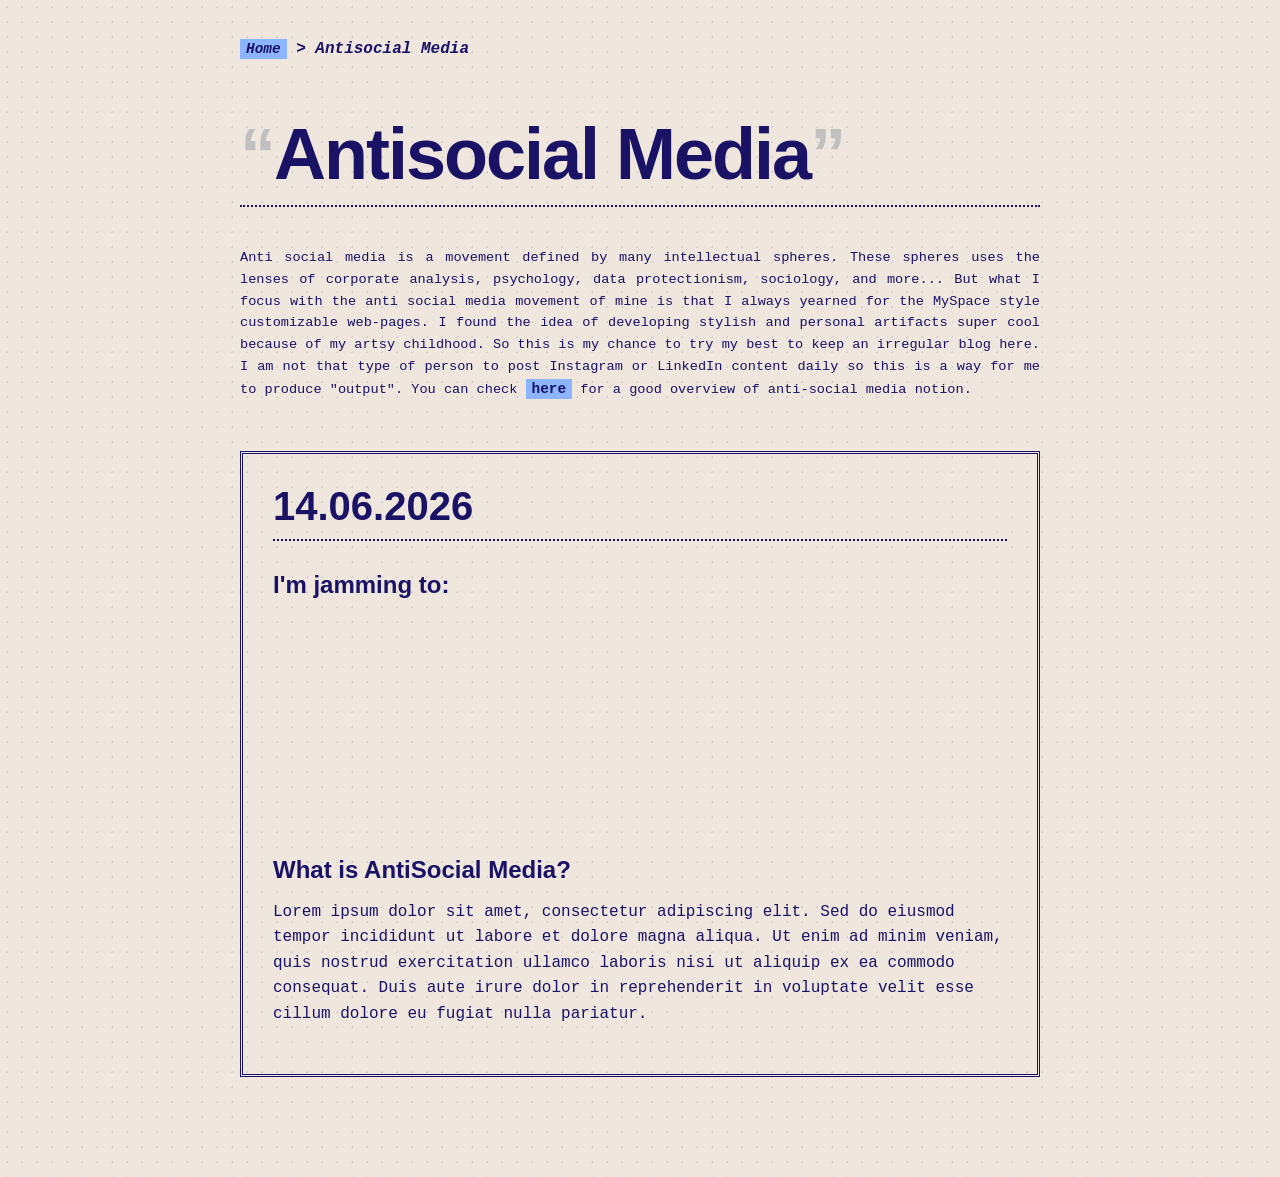
==== antisocial.html @ 8d51a9a7 "Update link in anti social media introduction" ====
<!DOCTYPE html>
<html>
<head>
  <meta charset="UTF-8">
  <meta name="viewport" content="width=device-width, initial-scale=1.0">
  <title>Antisocial Media - Suay</title>
  
  <link rel="icon" type="image/png" href="favicon.png">
  <link href="main.css?v=7" rel="stylesheet" type="text/css" media="all">

  <!-- Google tag (gtag.js) -->
<script async src="https://www.googletagmanager.com/gtag/js?id=G-NCJQ44WMD5"></script>
<script>
  window.dataLayer = window.dataLayer || [];
  function gtag(){dataLayer.push(arguments);}
  gtag('js', new Date());

  gtag('config', 'G-NCJQ44WMD5');
</script>
</head>
<body>

  <div class="asm-container">
    
    <div class="asm-nav">
      <div>
        <a href="index.html" class="cyan-tag">Home</a> <span class="blue-text">> Antisocial Media</span>
      </div>
     
    </div>

    <div class="asm-header">
      <h1 class="asm-title"><span class="asm-quote">“</span>Antisocial Media<span class="asm-quote">”</span></h1>
    </div>

    <!-- SQUARED INTRO PARAGRAPH -->
    <p class="asm-intro">
      Anti social media is a movement defined by many intellectual spheres. These spheres uses the lenses of corporate analysis, psychology, data protectionism, sociology, and more... But what I focus with the anti social media movement of mine is that I always yearned for the MySpace style customizable web-pages. I found the idea of developing stylish and personal artifacts super cool because of my artsy childhood. So this is my chance to try my best to keep an irregular blog here. I am not that type of person to post Instagram or LinkedIn content daily so this is a way for me to produce "output". You can check <a href="https://americanaffairsjournal.org/2023/05/anti-social-media-a-modest-proposal-for-significant-restraint/" class="cyan-tag">here</a> for a good overview of anti-social media notion.
    </p>
    
    <article class="feed-card">
      
      <div class="feed-header">
        <h2 class="feed-date">14.06.2026</h2>
      </div>

      <h3 class="feed-heading">I'm jamming to:</h3>

      <iframe class="spotify-embed" data-testid style="border-radius:12px; margin-bottom: 10px;" src="https://open.spotify.com/embed/track/5ruzrDWcT0vuJIOMW7gMnW?utm_source=generator&si=d12240682db648fe" height="100" frameBorder="0" allowfullscreen="" allow="autoplay; clipboard-write; encrypted-media; fullscreen; picture-in-picture" loading="lazy"></iframe>
      <iframe class="spotify-embed" data-testid style="border-radius:12px; margin-bottom: 15px;" src="https://open.spotify.com/embed/track/3NbWCubLA4sbXadaaUWf70?utm_source=generator" height="102" frameBorder="0" allowfullscreen="" allow="autoplay; clipboard-write; encrypted-media; fullscreen; picture-in-picture" loading="lazy"></iframe>
      
      <h3 class="feed-heading">What is AntiSocial Media?</h3>
      <p class="feed-text">
        Lorem ipsum dolor sit amet, consectetur adipiscing elit. Sed do eiusmod tempor incididunt ut labore et dolore magna aliqua. Ut enim ad minim veniam, quis nostrud exercitation ullamco laboris nisi ut aliquip ex ea commodo consequat. Duis aute irure dolor in reprehenderit in voluptate velit esse cillum dolore eu fugiat nulla pariatur.
      </p>
      
    </article>

  </div>

</body>
</html>
---- main.css ----
body {
  background-color: #EFE6DE;
  background-image: radial-gradient(#d0d0d0 1px, transparent 1px);
  background-size: 15px 15px; 
  margin: 0;
  font-family: "Courier New", Courier, monospace; 
  color: #191265;
}

.main-container {
  display: flex;
  gap: 80px;
  max-width: 1000px;
  width: 90%;
  margin: 10vh auto 15vh auto; 
  align-items: center;
}

.graphic-column {
  flex: 1;
  display: flex;
  justify-content: flex-end;
  min-width: 0; 
}

.hero-image {
  width: 100%; 
  max-width: 450px; 
  height: auto; 
  border: 2px solid #191265; 
  margin-right: 25px; 
}

.text-column {
  flex: 1;
  display: flex;
  flex-direction: column;
  align-items: flex-start;
}

.welcome {
  text-transform: uppercase;
  font-size: 1.2rem;
  margin-bottom: 5px;
  letter-spacing: 1px;
}

.welcome em {
  text-transform: lowercase;
  font-style: italic;
}

.title-wrapper {
  display: flex;
  flex-direction: column;
  align-items: flex-start;
}

.title-top {
  background-color: #191265;
  color: #ffffff;
  font-family: Helvetica, sans-serif;
  font-weight: bold;
  font-size: 4rem;
  margin: 0;
  padding: 5px 20px;
  line-height: 1.1;
  letter-spacing: -2px;
}

.title-bottom {
  background-color: #f0f0f0;
  color: #191265;
  font-family: Helvetica, sans-serif;
  font-weight: bold;
  font-size: 4rem;
  margin: 0;
  padding: 5px 20px;
  line-height: 1.1;
  letter-spacing: -2px;
}

.bio {
  font-size: 0.95rem;
  line-height: 1.6;
  max-width: 450px;
  margin-top: 30px;
}

.highlight {
  background-color: #8CB4FF;
  color: #191265;
  text-decoration: none;
  padding: 0 4px;
  font-weight: bold;
}

.highlight:hover {
  background-color: #191265;
  color: #8CB4FF;
}

@media (max-width: 900px) {
  .main-container {
    flex-direction: column; 
    width: 100%;
    padding: 25px; 
    box-sizing: border-box; 
    margin-top: 20px;
    gap: 30px;
  }

  .graphic-column {
    order: -1;
    width: 100%;
    display: flex;
    justify-content: center;
  }

  .hero-image {
    width: 100%; 
    max-width: 400px; 
    min-height: 250px;
    margin-right: 0;
  }

  .text-column {
    order: 2; 
    width: 100%;
    align-items: flex-start;
  }

  .welcome {
    font-size: 1.5rem; 
    margin-bottom: 10px;
  }

  .title-top, 
  .title-bottom {
    font-size: 3.1rem; 
    padding: 8px 18px; 
    line-height: 1.1;
  }

  .bio {
    font-size: 1.15rem; 
    line-height: 1.8;
    max-width: 100%; 
    margin-top: 25px;
  }
}

/* --- SCROLL FEED STYLES --- */

.scroll-container {
  max-width: 800px;
  margin: 0 auto 100px auto; 
  padding: 0 20px;
}

.section-title {
  font-family: Helvetica, sans-serif;
  font-weight: bold;
  font-size: 3rem;
  color: #191265;
  border-bottom: 2px dotted #191265; 
  padding-bottom: 10px;
  margin-bottom: 40px;
}

.feed-card {
  border: 3px double #191265; 
  padding: 30px;
  margin-bottom: 40px;
  background-color: transparent; 
}

.feed-header {
  display: flex;
  justify-content: space-between;
  align-items: baseline;
  border-bottom: 2px dotted #191265;
  padding-bottom: 10px;
  margin-top: 0;
  margin-bottom: 30px;
}

.feed-date {
  font-family: Helvetica, sans-serif;
  font-weight: bold;
  font-size: 2.5rem;
  color: #191265;
  margin: 0;
}

.feed-heading {
  font-family: Helvetica, sans-serif;
  font-weight: bold;
  font-size: 1.5rem;
  color: #191265;
  margin-top: 30px;
  margin-bottom: 15px;
}

.feed-text {
  line-height: 1.6;
  font-size: 1rem;
  color: #191265; 
}

.cyan-tag {
  background-color: #8CB4FF;
  color: #191265;
  padding: 2px 6px;
  font-weight: bold;
  text-decoration: none;
  font-size: 0.9rem;
}

.cyan-tag:hover {
  background-color: #191265;
  color: #8CB4FF;
}

/* --- ANTISOCIAL MEDIA BLOG STYLES --- */

.asm-container {
  max-width: 800px;
  margin: 40px auto 100px auto;
  padding: 0 20px;
}

.asm-nav {
  display: flex;
  justify-content: space-between;
  margin-bottom: 60px;
  font-family: "Courier New", Courier, monospace;
  font-style: italic;
  font-weight: bold;
}

.blue-text {
  color: #191265;
}

.asm-header {
  display: flex;
  justify-content: space-between;
  align-items: flex-end;
  border-bottom: 2px dotted #191265;
  padding-bottom: 15px;
  margin-bottom: 40px;
}

.asm-title {
  font-family: Helvetica, sans-serif;
  font-weight: bold;
  font-size: 4.5rem;
  color: #191265;
  margin: 0;
  line-height: 1;
  letter-spacing: -2px;
}

.asm-quote {
  color: #c0c0c0;
}

/* NEW INTRO STYLES */
.asm-intro {
  text-align: justify;
  font-size: 0.85rem;
  line-height: 1.6;
  color: #191265;
  margin-bottom: 50px;
}

.asm-stats {
  text-align: right;
  display: flex;
  flex-direction: column;
  align-items: flex-end;
}

.stat-number {
  font-family: Helvetica, sans-serif;
  font-weight: bold;
  font-size: 3.5rem;
  color: #191265;
  line-height: 0.8;
  margin: 0 0 10px 0;
  background: linear-gradient(transparent 50%, #8CB4FF 50%);
  display: inline-block;
  padding: 0 5px;
}

.asm-post-title {
  font-family: Helvetica, sans-serif;
  font-weight: bold;
  font-size: 2rem;
  color: #191265;
  margin-top: 30px;
  margin-bottom: 20px;
}

/* --- RESPONSIVE EMBEDS --- */
.spotify-embed {
  width: 50%;
  display: block;
}

@media (max-width: 900px) {
  .spotify-embed {
    width: 100%;
  }
}
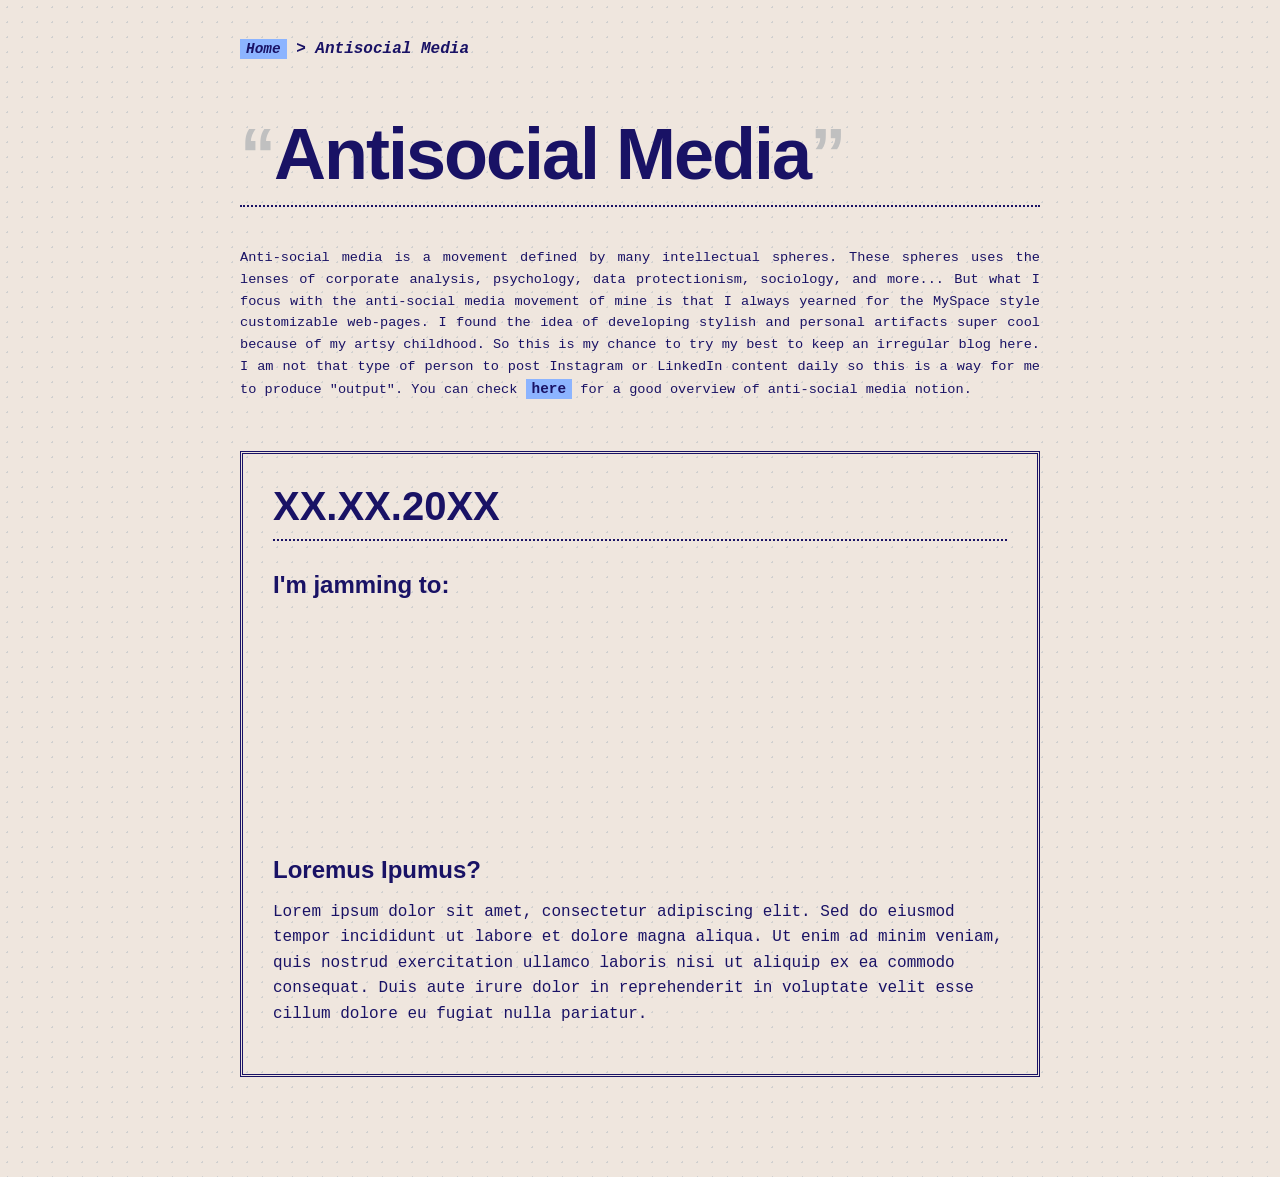
==== commit da453e37: "Update antisocial.html" ====
--- a/antisocial.html
+++ b/antisocial.html
@@ -3,7 +3,7 @@
 <head>
   <meta charset="UTF-8">
   <meta name="viewport" content="width=device-width, initial-scale=1.0">
-  <title>Antisocial Media - Suay</title>
+  <title>Anti-Social Media - Suay</title>
   
   <link rel="icon" type="image/png" href="favicon.png">
   <link href="main.css?v=7" rel="stylesheet" type="text/css" media="all">
@@ -35,13 +35,13 @@
 
     <!-- SQUARED INTRO PARAGRAPH -->
     <p class="asm-intro">
-      Anti social media is a movement defined by many intellectual spheres. These spheres uses the lenses of corporate analysis, psychology, data protectionism, sociology, and more... But what I focus with the anti social media movement of mine is that I always yearned for the MySpace style customizable web-pages. I found the idea of developing stylish and personal artifacts super cool because of my artsy childhood. So this is my chance to try my best to keep an irregular blog here. I am not that type of person to post Instagram or LinkedIn content daily so this is a way for me to produce "output". You can check <a href="https://americanaffairsjournal.org/2023/05/anti-social-media-a-modest-proposal-for-significant-restraint/" class="cyan-tag">here</a> for a good overview of anti-social media notion.
+      Anti-social media is a movement defined by many intellectual spheres. These spheres uses the lenses of corporate analysis, psychology, data protectionism, sociology, and more... But what I focus with the anti-social media movement of mine is that I always yearned for the MySpace style customizable web-pages. I found the idea of developing stylish and personal artifacts super cool because of my artsy childhood. So this is my chance to try my best to keep an irregular blog here. I am not that type of person to post Instagram or LinkedIn content daily so this is a way for me to produce "output". You can check <a href="https://americanaffairsjournal.org/2023/05/anti-social-media-a-modest-proposal-for-significant-restraint/" class="cyan-tag">here</a> for a good overview of anti-social media notion.
     </p>
     
     <article class="feed-card">
       
       <div class="feed-header">
-        <h2 class="feed-date">14.06.2026</h2>
+        <h2 class="feed-date">XX.XX.20XX</h2>
       </div>
 
       <h3 class="feed-heading">I'm jamming to:</h3>
@@ -49,7 +49,7 @@
       <iframe class="spotify-embed" data-testid style="border-radius:12px; margin-bottom: 10px;" src="https://open.spotify.com/embed/track/5ruzrDWcT0vuJIOMW7gMnW?utm_source=generator&si=d12240682db648fe" height="100" frameBorder="0" allowfullscreen="" allow="autoplay; clipboard-write; encrypted-media; fullscreen; picture-in-picture" loading="lazy"></iframe>
       <iframe class="spotify-embed" data-testid style="border-radius:12px; margin-bottom: 15px;" src="https://open.spotify.com/embed/track/3NbWCubLA4sbXadaaUWf70?utm_source=generator" height="102" frameBorder="0" allowfullscreen="" allow="autoplay; clipboard-write; encrypted-media; fullscreen; picture-in-picture" loading="lazy"></iframe>
       
-      <h3 class="feed-heading">What is AntiSocial Media?</h3>
+      <h3 class="feed-heading">Loremus Ipumus?</h3>
       <p class="feed-text">
         Lorem ipsum dolor sit amet, consectetur adipiscing elit. Sed do eiusmod tempor incididunt ut labore et dolore magna aliqua. Ut enim ad minim veniam, quis nostrud exercitation ullamco laboris nisi ut aliquip ex ea commodo consequat. Duis aute irure dolor in reprehenderit in voluptate velit esse cillum dolore eu fugiat nulla pariatur.
       </p>
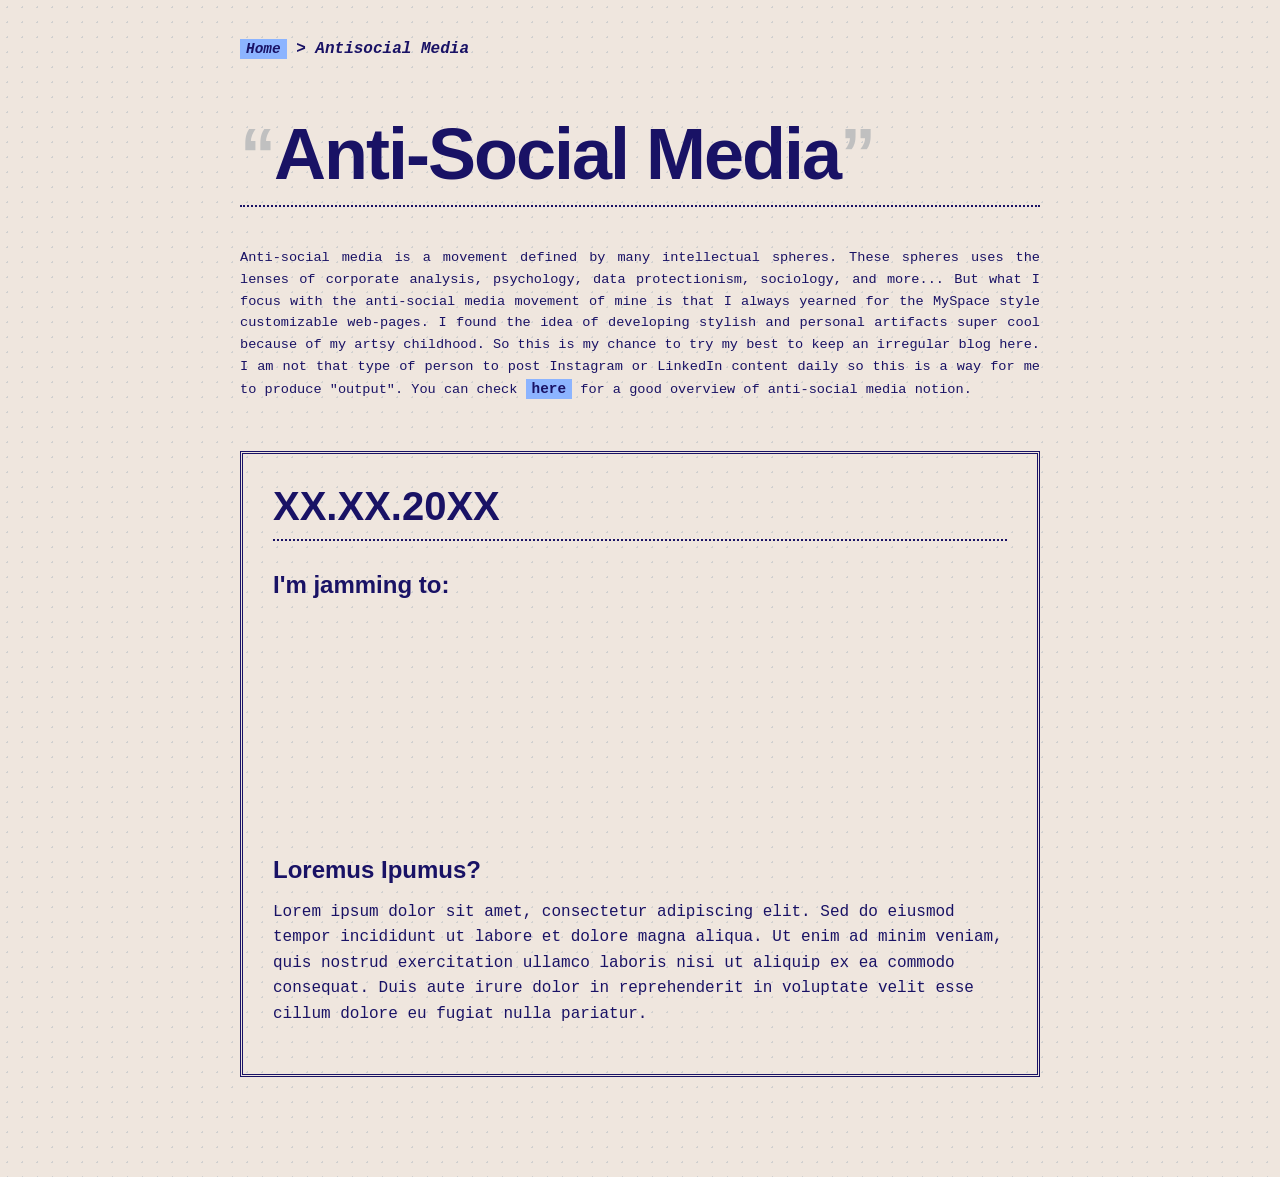
==== commit b5295443: "Update antisocial.html" ====
--- a/antisocial.html
+++ b/antisocial.html
@@ -30,7 +30,7 @@
     </div>
 
     <div class="asm-header">
-      <h1 class="asm-title"><span class="asm-quote">“</span>Antisocial Media<span class="asm-quote">”</span></h1>
+      <h1 class="asm-title"><span class="asm-quote">“</span>Anti-Social Media<span class="asm-quote">”</span></h1>
     </div>
 
     <!-- SQUARED INTRO PARAGRAPH -->
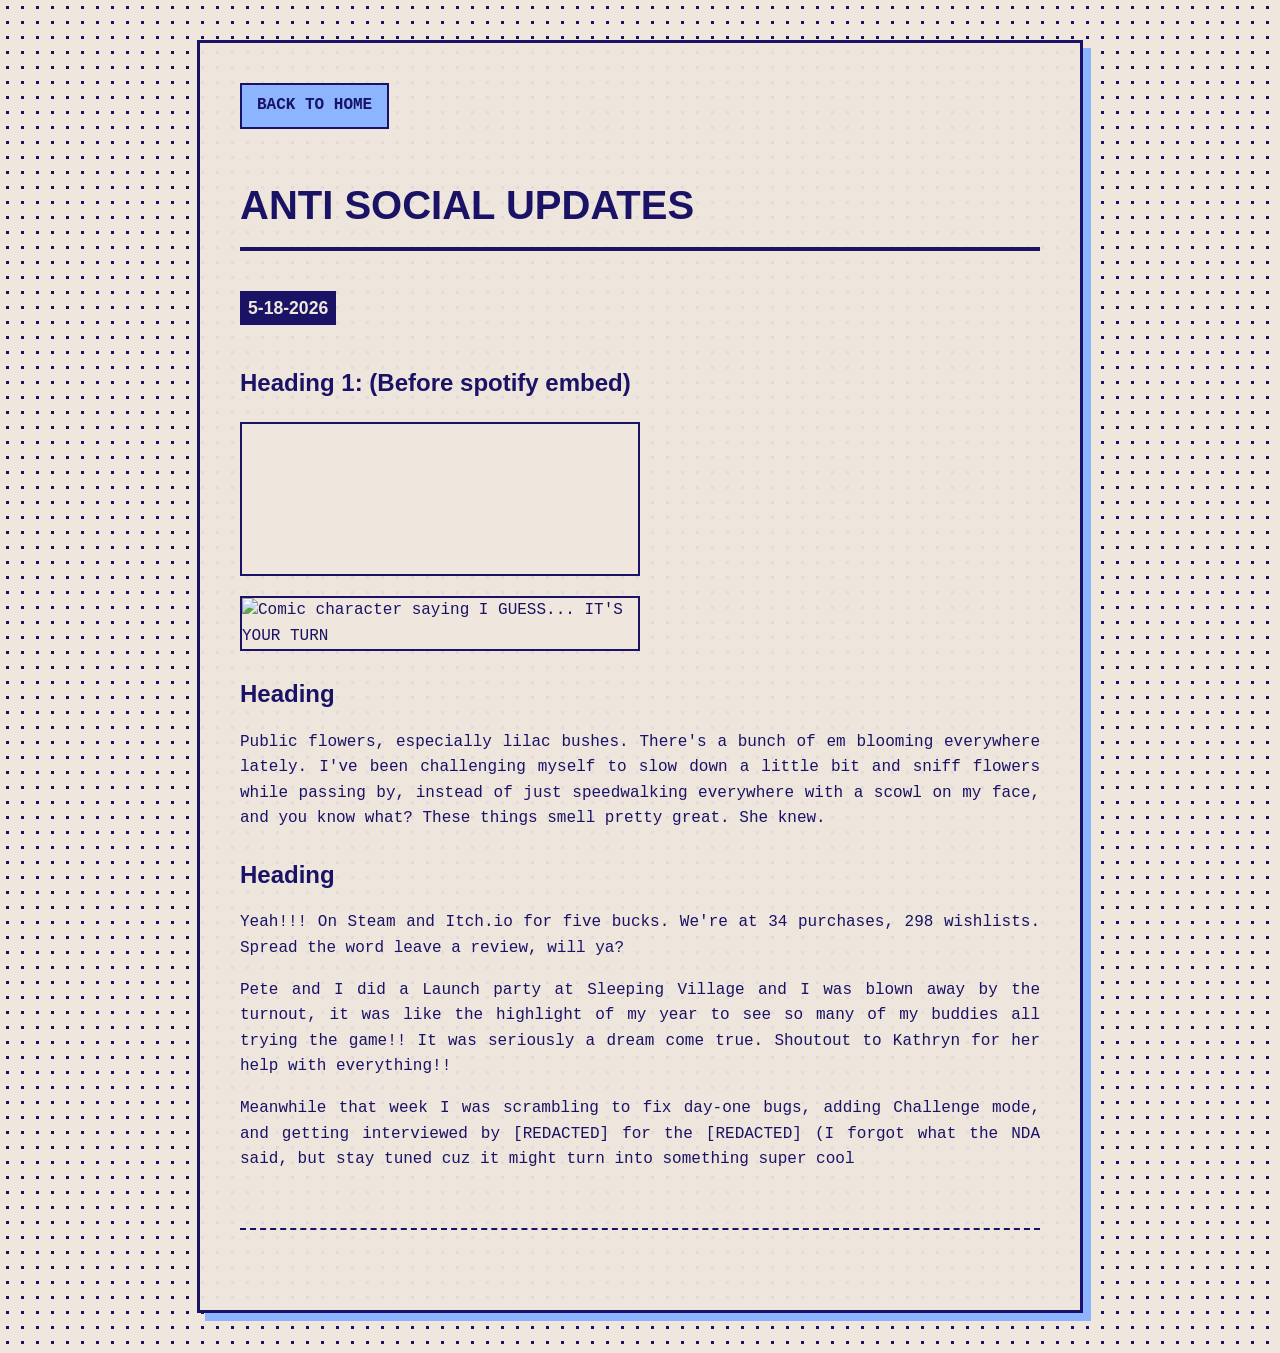
==== commit 88089241: "..." ====
--- a/antisocial.html
+++ b/antisocial.html
@@ -1,62 +1,42 @@
 <!DOCTYPE html>
-<html>
+<html lang="en">
 <head>
-  <meta charset="UTF-8">
-  <meta name="viewport" content="width=device-width, initial-scale=1.0">
-  <title>Anti-Social Media - Suay</title>
-  
-  <link rel="icon" type="image/png" href="favicon.png">
-  <link href="main.css?v=7" rel="stylesheet" type="text/css" media="all">
-
-  <!-- Google tag (gtag.js) -->
-<script async src="https://www.googletagmanager.com/gtag/js?id=G-NCJQ44WMD5"></script>
-<script>
-  window.dataLayer = window.dataLayer || [];
-  function gtag(){dataLayer.push(arguments);}
-  gtag('js', new Date());
-
-  gtag('config', 'G-NCJQ44WMD5');
-</script>
+    <meta charset="UTF-8">
+    <meta name="viewport" content="width=device-width, initial-scale=1.0">
+    <title>Anti Social - Suay</title>
+    <link rel="stylesheet" href="main.css">
 </head>
 <body>
+    
+    <div class="container">
 
-  <div class="asm-container">
-    
-    <div class="asm-nav">
-      <div>
-        <a href="index.html" class="cyan-tag">Home</a> <span class="blue-text">> Antisocial Media</span>
-      </div>
-     
+        <a href="index.html" class="back-link">BACK TO HOME</a>
+        
+        <h1 class="page-title">Anti Social Updates</h1>
+        
+        <article class="timeline-post">
+            <div class="post-date">5-18-2026</div>
+            
+            <h2>Heading 1: (Before spotify embed)</h2>
+            
+            <div class="media-container">
+                <iframe class="media-embed spotify-embed" src="https://open.spotify.com/embed/track/4VqPOruhp5EdPBeR92t6lQ" width="100%" height="152" frameBorder="0" allowfullscreen="" allow="autoplay; clipboard-write; encrypted-media; fullscreen; picture-in-picture" loading="lazy"></iframe>
+            </div>
+            
+            <div class="media-container">
+                <img src="comic-panel.jpg" alt="Comic character saying I GUESS... IT'S YOUR TURN" class="media-embed image-embed">
+            </div>
+
+            <h2>Heading</h2>
+            <p>Public flowers, especially lilac bushes. There's a bunch of em blooming everywhere lately. I've been challenging myself to slow down a little bit and sniff flowers while passing by, instead of just speedwalking everywhere with a scowl on my face, and you know what? These things smell pretty great. She knew.</p>
+            
+            <h2>Heading</h2>
+            <p>Yeah!!! On Steam and Itch.io for five bucks. We're at 34 purchases, 298 wishlists. Spread the word leave a review, will ya?</p>
+            <p>Pete and I did a Launch party at Sleeping Village and I was blown away by the turnout, it was like the highlight of my year to see so many of my buddies all trying the game!! It was seriously a dream come true. Shoutout to Kathryn for her help with everything!!</p>
+            <p>Meanwhile that week I was scrambling to fix day-one bugs, adding Challenge mode, and getting interviewed by [REDACTED] for the [REDACTED] (I forgot what the NDA said, but stay tuned cuz it might turn into something super cool</p>
+        </article>
+        
     </div>
 
-    <div class="asm-header">
-      <h1 class="asm-title"><span class="asm-quote">“</span>Anti-Social Media<span class="asm-quote">”</span></h1>
-    </div>
-
-    <!-- SQUARED INTRO PARAGRAPH -->
-    <p class="asm-intro">
-      Anti-social media is a movement defined by many intellectual spheres. These spheres uses the lenses of corporate analysis, psychology, data protectionism, sociology, and more... But what I focus with the anti-social media movement of mine is that I always yearned for the MySpace style customizable web-pages. I found the idea of developing stylish and personal artifacts super cool because of my artsy childhood. So this is my chance to try my best to keep an irregular blog here. I am not that type of person to post Instagram or LinkedIn content daily so this is a way for me to produce "output". You can check <a href="https://americanaffairsjournal.org/2023/05/anti-social-media-a-modest-proposal-for-significant-restraint/" class="cyan-tag">here</a> for a good overview of anti-social media notion.
-    </p>
-    
-    <article class="feed-card">
-      
-      <div class="feed-header">
-        <h2 class="feed-date">XX.XX.20XX</h2>
-      </div>
-
-      <h3 class="feed-heading">I'm jamming to:</h3>
-
-      <iframe class="spotify-embed" data-testid style="border-radius:12px; margin-bottom: 10px;" src="https://open.spotify.com/embed/track/5ruzrDWcT0vuJIOMW7gMnW?utm_source=generator&si=d12240682db648fe" height="100" frameBorder="0" allowfullscreen="" allow="autoplay; clipboard-write; encrypted-media; fullscreen; picture-in-picture" loading="lazy"></iframe>
-      <iframe class="spotify-embed" data-testid style="border-radius:12px; margin-bottom: 15px;" src="https://open.spotify.com/embed/track/3NbWCubLA4sbXadaaUWf70?utm_source=generator" height="102" frameBorder="0" allowfullscreen="" allow="autoplay; clipboard-write; encrypted-media; fullscreen; picture-in-picture" loading="lazy"></iframe>
-      
-      <h3 class="feed-heading">Loremus Ipumus?</h3>
-      <p class="feed-text">
-        Lorem ipsum dolor sit amet, consectetur adipiscing elit. Sed do eiusmod tempor incididunt ut labore et dolore magna aliqua. Ut enim ad minim veniam, quis nostrud exercitation ullamco laboris nisi ut aliquip ex ea commodo consequat. Duis aute irure dolor in reprehenderit in voluptate velit esse cillum dolore eu fugiat nulla pariatur.
-      </p>
-      
-    </article>
-
-  </div>
-
 </body>
-</html>
+</html>
--- a/main.css
+++ b/main.css
@@ -1,316 +1,113 @@
-body {
-  background-color: #EFE6DE;
-  background-image: radial-gradient(#d0d0d0 1px, transparent 1px);
-  background-size: 15px 15px; 
-  margin: 0;
-  font-family: "Courier New", Courier, monospace; 
-  color: #191265;
+:root {
+    --bg-color: #EFE6DE;
+    --text-color: #191265;
+    --accent-color: #8CB4FF;
 }
 
-.main-container {
-  display: flex;
-  gap: 80px;
-  max-width: 1000px;
-  width: 90%;
-  margin: 10vh auto 15vh auto; 
-  align-items: center;
+body {
+    background-color: var(--bg-color);
+
+    background-image: radial-gradient(var(--text-color) 1.5px, transparent 1.5px);
+    background-size: 15px 15px;
+    color: var(--text-color);
+    font-family: 'Courier New', Courier, monospace;
+    margin: 0;
+    padding: 0;
+    line-height: 1.6;
 }
 
-.graphic-column {
-  flex: 1;
-  display: flex;
-  justify-content: flex-end;
-  min-width: 0; 
+h1, h2, h3, h4, h5, h6 {
+    font-family: 'Helvetica Neue', Helvetica, Arial, sans-serif;
+    font-weight: bold;
+    margin-top: 1.5rem;
+    margin-bottom: 0.5rem;
 }
 
-.hero-image {
-  width: 100%; 
-  max-width: 450px; 
-  height: auto; 
-  border: 2px solid #191265; 
-  margin-right: 25px; 
+
+.container {
+    max-width: 800px;
+    margin: 40px auto;
+    padding: 40px;
+    background-color: rgba(239, 230, 222, 0.95);
+    border: 3px solid var(--text-color); 
+    box-shadow: 8px 8px 0px var(--accent-color);
+    min-height: 100vh;
 }
 
-.text-column {
-  flex: 1;
-  display: flex;
-  flex-direction: column;
-  align-items: flex-start;
+
+.back-link {
+    display: inline-block;
+    margin-bottom: 20px;
+    color: var(--text-color);
+    text-decoration: none;
+    font-weight: bold;
+    border: 2px solid var(--text-color);
+    padding: 8px 15px;
+    background-color: var(--accent-color);
+    transition: all 0.2s ease-in-out;
+    text-transform: uppercase;
 }
 
-.welcome {
-  text-transform: uppercase;
-  font-size: 1.2rem;
-  margin-bottom: 5px;
-  letter-spacing: 1px;
+.back-link:hover {
+    background-color: var(--text-color);
+    color: var(--bg-color);
+    box-shadow: 4px 4px 0px var(--accent-color);
 }
 
-.welcome em {
-  text-transform: lowercase;
-  font-style: italic;
+.page-title {
+    font-size: 2.5rem;
+    text-transform: uppercase;
+    border-bottom: 4px solid var(--text-color);
+    padding-bottom: 10px;
+    margin-bottom: 40px;
 }
 
-.title-wrapper {
-  display: flex;
-  flex-direction: column;
-  align-items: flex-start;
+
+.timeline-post {
+    border-bottom: 2px dashed var(--text-color);
+    padding-bottom: 40px;
+    margin-bottom: 40px;
 }
 
-.title-top {
-  background-color: #191265;
-  color: #ffffff;
-  font-family: Helvetica, sans-serif;
-  font-weight: bold;
-  font-size: 4rem;
-  margin: 0;
-  padding: 5px 20px;
-  line-height: 1.1;
-  letter-spacing: -2px;
+.post-date {
+    font-family: 'Helvetica Neue', Helvetica, Arial, sans-serif;
+    font-weight: bold;
+    margin-bottom: 15px;
+    font-size: 1.1rem;
+    background-color: var(--text-color);
+    color: var(--bg-color);
+    display: inline-block;
+    padding: 3px 8px;
 }
 
-.title-bottom {
-  background-color: #f0f0f0;
-  color: #191265;
-  font-family: Helvetica, sans-serif;
-  font-weight: bold;
-  font-size: 4rem;
-  margin: 0;
-  padding: 5px 20px;
-  line-height: 1.1;
-  letter-spacing: -2px;
+p {
+    margin-bottom: 15px;
+    text-align: justify;
 }
 
-.bio {
-  font-size: 0.95rem;
-  line-height: 1.6;
-  max-width: 450px;
-  margin-top: 30px;
+
+.media-container {
+    display: flex;
+    margin: 20px 0;
 }
 
-.highlight {
-  background-color: #8CB4FF;
-  color: #191265;
-  text-decoration: none;
-  padding: 0 4px;
-  font-weight: bold;
+.media-embed {
+    display: block;
+    border: 2px solid var(--text-color);
+    box-sizing: border-box;
+    background-color: var(--bg-color);
+
+    width: 100%; 
+    height: auto;
 }
 
-.highlight:hover {
-  background-color: #191265;
-  color: #8CB4FF;
+.spotify-embed {
+    border-radius: 0; 
 }
 
-@media (max-width: 900px) {
-  .main-container {
-    flex-direction: column; 
-    width: 100%;
-    padding: 25px; 
-    box-sizing: border-box; 
-    margin-top: 20px;
-    gap: 30px;
-  }
 
-  .graphic-column {
-    order: -1;
-    width: 100%;
-    display: flex;
-    justify-content: center;
-  }
-
-  .hero-image {
-    width: 100%; 
-    max-width: 400px; 
-    min-height: 250px;
-    margin-right: 0;
-  }
-
-  .text-column {
-    order: 2; 
-    width: 100%;
-    align-items: flex-start;
-  }
-
-  .welcome {
-    font-size: 1.5rem; 
-    margin-bottom: 10px;
-  }
-
-  .title-top, 
-  .title-bottom {
-    font-size: 3.1rem; 
-    padding: 8px 18px; 
-    line-height: 1.1;
-  }
-
-  .bio {
-    font-size: 1.15rem; 
-    line-height: 1.8;
-    max-width: 100%; 
-    margin-top: 25px;
-  }
-}
-
-/* --- SCROLL FEED STYLES --- */
-
-.scroll-container {
-  max-width: 800px;
-  margin: 0 auto 100px auto; 
-  padding: 0 20px;
-}
-
-.section-title {
-  font-family: Helvetica, sans-serif;
-  font-weight: bold;
-  font-size: 3rem;
-  color: #191265;
-  border-bottom: 2px dotted #191265; 
-  padding-bottom: 10px;
-  margin-bottom: 40px;
-}
-
-.feed-card {
-  border: 3px double #191265; 
-  padding: 30px;
-  margin-bottom: 40px;
-  background-color: transparent; 
-}
-
-.feed-header {
-  display: flex;
-  justify-content: space-between;
-  align-items: baseline;
-  border-bottom: 2px dotted #191265;
-  padding-bottom: 10px;
-  margin-top: 0;
-  margin-bottom: 30px;
-}
-
-.feed-date {
-  font-family: Helvetica, sans-serif;
-  font-weight: bold;
-  font-size: 2.5rem;
-  color: #191265;
-  margin: 0;
-}
-
-.feed-heading {
-  font-family: Helvetica, sans-serif;
-  font-weight: bold;
-  font-size: 1.5rem;
-  color: #191265;
-  margin-top: 30px;
-  margin-bottom: 15px;
-}
-
-.feed-text {
-  line-height: 1.6;
-  font-size: 1rem;
-  color: #191265; 
-}
-
-.cyan-tag {
-  background-color: #8CB4FF;
-  color: #191265;
-  padding: 2px 6px;
-  font-weight: bold;
-  text-decoration: none;
-  font-size: 0.9rem;
-}
-
-.cyan-tag:hover {
-  background-color: #191265;
-  color: #8CB4FF;
-}
-
-/* --- ANTISOCIAL MEDIA BLOG STYLES --- */
-
-.asm-container {
-  max-width: 800px;
-  margin: 40px auto 100px auto;
-  padding: 0 20px;
-}
-
-.asm-nav {
-  display: flex;
-  justify-content: space-between;
-  margin-bottom: 60px;
-  font-family: "Courier New", Courier, monospace;
-  font-style: italic;
-  font-weight: bold;
-}
-
-.blue-text {
-  color: #191265;
-}
-
-.asm-header {
-  display: flex;
-  justify-content: space-between;
-  align-items: flex-end;
-  border-bottom: 2px dotted #191265;
-  padding-bottom: 15px;
-  margin-bottom: 40px;
-}
-
-.asm-title {
-  font-family: Helvetica, sans-serif;
-  font-weight: bold;
-  font-size: 4.5rem;
-  color: #191265;
-  margin: 0;
-  line-height: 1;
-  letter-spacing: -2px;
-}
-
-.asm-quote {
-  color: #c0c0c0;
-}
-
-/* NEW INTRO STYLES */
-.asm-intro {
-  text-align: justify;
-  font-size: 0.85rem;
-  line-height: 1.6;
-  color: #191265;
-  margin-bottom: 50px;
-}
-
-.asm-stats {
-  text-align: right;
-  display: flex;
-  flex-direction: column;
-  align-items: flex-end;
-}
-
-.stat-number {
-  font-family: Helvetica, sans-serif;
-  font-weight: bold;
-  font-size: 3.5rem;
-  color: #191265;
-  line-height: 0.8;
-  margin: 0 0 10px 0;
-  background: linear-gradient(transparent 50%, #8CB4FF 50%);
-  display: inline-block;
-  padding: 0 5px;
-}
-
-.asm-post-title {
-  font-family: Helvetica, sans-serif;
-  font-weight: bold;
-  font-size: 2rem;
-  color: #191265;
-  margin-top: 30px;
-  margin-bottom: 20px;
-}
-
-/* --- RESPONSIVE EMBEDS --- */
-.spotify-embed {
-  width: 50%;
-  display: block;
-}
-
-@media (max-width: 900px) {
-  .spotify-embed {
-    width: 100%;
-  }
-}
+@media (min-width: 768px) {
+    .media-embed {
+        width: 50%;
+    }
+}
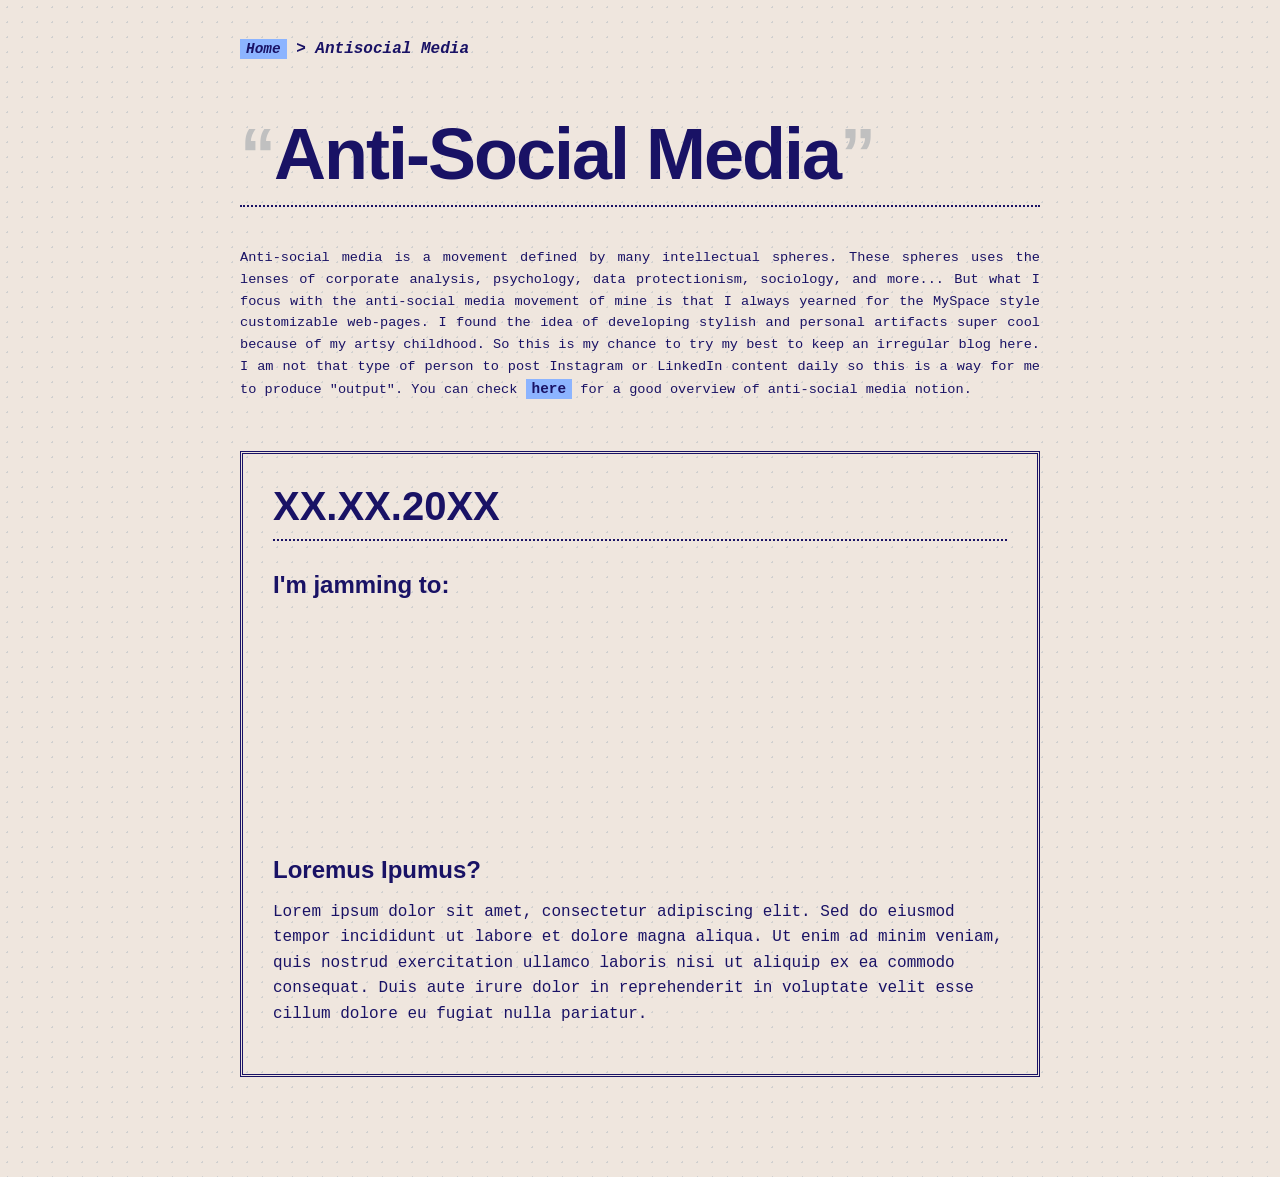
==== commit aa77e760: "Add files via upload" ====
--- a/antisocial.html
+++ b/antisocial.html
@@ -1,42 +1,62 @@
 <!DOCTYPE html>
-<html lang="en">
+<html>
 <head>
-    <meta charset="UTF-8">
-    <meta name="viewport" content="width=device-width, initial-scale=1.0">
-    <title>Anti Social - Suay</title>
-    <link rel="stylesheet" href="main.css">
+  <meta charset="UTF-8">
+  <meta name="viewport" content="width=device-width, initial-scale=1.0">
+  <title>Anti-Social Media - Suay</title>
+  
+  <link rel="icon" type="image/png" href="favicon.png">
+  <link href="main.css?v=7" rel="stylesheet" type="text/css" media="all">
+
+  <!-- Google tag (gtag.js) -->
+<script async src="https://www.googletagmanager.com/gtag/js?id=G-NCJQ44WMD5"></script>
+<script>
+  window.dataLayer = window.dataLayer || [];
+  function gtag(){dataLayer.push(arguments);}
+  gtag('js', new Date());
+
+  gtag('config', 'G-NCJQ44WMD5');
+</script>
 </head>
 <body>
+
+  <div class="asm-container">
     
-    <div class="container">
-
-        <a href="index.html" class="back-link">BACK TO HOME</a>
-        
-        <h1 class="page-title">Anti Social Updates</h1>
-        
-        <article class="timeline-post">
-            <div class="post-date">5-18-2026</div>
-            
-            <h2>Heading 1: (Before spotify embed)</h2>
-            
-            <div class="media-container">
-                <iframe class="media-embed spotify-embed" src="https://open.spotify.com/embed/track/4VqPOruhp5EdPBeR92t6lQ" width="100%" height="152" frameBorder="0" allowfullscreen="" allow="autoplay; clipboard-write; encrypted-media; fullscreen; picture-in-picture" loading="lazy"></iframe>
-            </div>
-            
-            <div class="media-container">
-                <img src="comic-panel.jpg" alt="Comic character saying I GUESS... IT'S YOUR TURN" class="media-embed image-embed">
-            </div>
-
-            <h2>Heading</h2>
-            <p>Public flowers, especially lilac bushes. There's a bunch of em blooming everywhere lately. I've been challenging myself to slow down a little bit and sniff flowers while passing by, instead of just speedwalking everywhere with a scowl on my face, and you know what? These things smell pretty great. She knew.</p>
-            
-            <h2>Heading</h2>
-            <p>Yeah!!! On Steam and Itch.io for five bucks. We're at 34 purchases, 298 wishlists. Spread the word leave a review, will ya?</p>
-            <p>Pete and I did a Launch party at Sleeping Village and I was blown away by the turnout, it was like the highlight of my year to see so many of my buddies all trying the game!! It was seriously a dream come true. Shoutout to Kathryn for her help with everything!!</p>
-            <p>Meanwhile that week I was scrambling to fix day-one bugs, adding Challenge mode, and getting interviewed by [REDACTED] for the [REDACTED] (I forgot what the NDA said, but stay tuned cuz it might turn into something super cool</p>
-        </article>
-        
+    <div class="asm-nav">
+      <div>
+        <a href="index.html" class="cyan-tag">Home</a> <span class="blue-text">> Antisocial Media</span>
+      </div>
+     
     </div>
 
+    <div class="asm-header">
+      <h1 class="asm-title"><span class="asm-quote">“</span>Anti-Social Media<span class="asm-quote">”</span></h1>
+    </div>
+
+    <!-- SQUARED INTRO PARAGRAPH -->
+    <p class="asm-intro">
+      Anti-social media is a movement defined by many intellectual spheres. These spheres uses the lenses of corporate analysis, psychology, data protectionism, sociology, and more... But what I focus with the anti-social media movement of mine is that I always yearned for the MySpace style customizable web-pages. I found the idea of developing stylish and personal artifacts super cool because of my artsy childhood. So this is my chance to try my best to keep an irregular blog here. I am not that type of person to post Instagram or LinkedIn content daily so this is a way for me to produce "output". You can check <a href="https://americanaffairsjournal.org/2023/05/anti-social-media-a-modest-proposal-for-significant-restraint/" class="cyan-tag">here</a> for a good overview of anti-social media notion.
+    </p>
+    
+    <article class="feed-card">
+      
+      <div class="feed-header">
+        <h2 class="feed-date">XX.XX.20XX</h2>
+      </div>
+
+      <h3 class="feed-heading">I'm jamming to:</h3>
+
+      <iframe class="spotify-embed" data-testid style="border-radius:12px; margin-bottom: 10px;" src="https://open.spotify.com/embed/track/5ruzrDWcT0vuJIOMW7gMnW?utm_source=generator&si=d12240682db648fe" height="100" frameBorder="0" allowfullscreen="" allow="autoplay; clipboard-write; encrypted-media; fullscreen; picture-in-picture" loading="lazy"></iframe>
+      <iframe class="spotify-embed" data-testid style="border-radius:12px; margin-bottom: 15px;" src="https://open.spotify.com/embed/track/3NbWCubLA4sbXadaaUWf70?utm_source=generator" height="102" frameBorder="0" allowfullscreen="" allow="autoplay; clipboard-write; encrypted-media; fullscreen; picture-in-picture" loading="lazy"></iframe>
+      
+      <h3 class="feed-heading">Loremus Ipumus?</h3>
+      <p class="feed-text">
+        Lorem ipsum dolor sit amet, consectetur adipiscing elit. Sed do eiusmod tempor incididunt ut labore et dolore magna aliqua. Ut enim ad minim veniam, quis nostrud exercitation ullamco laboris nisi ut aliquip ex ea commodo consequat. Duis aute irure dolor in reprehenderit in voluptate velit esse cillum dolore eu fugiat nulla pariatur.
+      </p>
+      
+    </article>
+
+  </div>
+
 </body>
-</html>+</html>
--- a/main.css
+++ b/main.css
@@ -1,113 +1,316 @@
-:root {
-    --bg-color: #EFE6DE;
-    --text-color: #191265;
-    --accent-color: #8CB4FF;
-}
-
 body {
-    background-color: var(--bg-color);
-
-    background-image: radial-gradient(var(--text-color) 1.5px, transparent 1.5px);
-    background-size: 15px 15px;
-    color: var(--text-color);
-    font-family: 'Courier New', Courier, monospace;
-    margin: 0;
-    padding: 0;
-    line-height: 1.6;
-}
-
-h1, h2, h3, h4, h5, h6 {
-    font-family: 'Helvetica Neue', Helvetica, Arial, sans-serif;
-    font-weight: bold;
-    margin-top: 1.5rem;
-    margin-bottom: 0.5rem;
-}
-
-
-.container {
-    max-width: 800px;
-    margin: 40px auto;
-    padding: 40px;
-    background-color: rgba(239, 230, 222, 0.95);
-    border: 3px solid var(--text-color); 
-    box-shadow: 8px 8px 0px var(--accent-color);
-    min-height: 100vh;
-}
-
-
-.back-link {
-    display: inline-block;
-    margin-bottom: 20px;
-    color: var(--text-color);
-    text-decoration: none;
-    font-weight: bold;
-    border: 2px solid var(--text-color);
-    padding: 8px 15px;
-    background-color: var(--accent-color);
-    transition: all 0.2s ease-in-out;
-    text-transform: uppercase;
-}
-
-.back-link:hover {
-    background-color: var(--text-color);
-    color: var(--bg-color);
-    box-shadow: 4px 4px 0px var(--accent-color);
-}
-
-.page-title {
-    font-size: 2.5rem;
-    text-transform: uppercase;
-    border-bottom: 4px solid var(--text-color);
-    padding-bottom: 10px;
-    margin-bottom: 40px;
-}
-
-
-.timeline-post {
-    border-bottom: 2px dashed var(--text-color);
-    padding-bottom: 40px;
-    margin-bottom: 40px;
-}
-
-.post-date {
-    font-family: 'Helvetica Neue', Helvetica, Arial, sans-serif;
-    font-weight: bold;
-    margin-bottom: 15px;
-    font-size: 1.1rem;
-    background-color: var(--text-color);
-    color: var(--bg-color);
-    display: inline-block;
-    padding: 3px 8px;
-}
-
-p {
-    margin-bottom: 15px;
-    text-align: justify;
-}
-
-
-.media-container {
+  background-color: #EFE6DE;
+  background-image: radial-gradient(#d0d0d0 1px, transparent 1px);
+  background-size: 15px 15px; 
+  margin: 0;
+  font-family: "Courier New", Courier, monospace; 
+  color: #191265;
+}
+
+.main-container {
+  display: flex;
+  gap: 80px;
+  max-width: 1000px;
+  width: 90%;
+  margin: 10vh auto 15vh auto; 
+  align-items: center;
+}
+
+.graphic-column {
+  flex: 1;
+  display: flex;
+  justify-content: flex-end;
+  min-width: 0; 
+}
+
+.hero-image {
+  width: 100%; 
+  max-width: 450px; 
+  height: auto; 
+  border: 2px solid #191265; 
+  margin-right: 25px; 
+}
+
+.text-column {
+  flex: 1;
+  display: flex;
+  flex-direction: column;
+  align-items: flex-start;
+}
+
+.welcome {
+  text-transform: uppercase;
+  font-size: 1.2rem;
+  margin-bottom: 5px;
+  letter-spacing: 1px;
+}
+
+.welcome em {
+  text-transform: lowercase;
+  font-style: italic;
+}
+
+.title-wrapper {
+  display: flex;
+  flex-direction: column;
+  align-items: flex-start;
+}
+
+.title-top {
+  background-color: #191265;
+  color: #ffffff;
+  font-family: Helvetica, sans-serif;
+  font-weight: bold;
+  font-size: 4rem;
+  margin: 0;
+  padding: 5px 20px;
+  line-height: 1.1;
+  letter-spacing: -2px;
+}
+
+.title-bottom {
+  background-color: #f0f0f0;
+  color: #191265;
+  font-family: Helvetica, sans-serif;
+  font-weight: bold;
+  font-size: 4rem;
+  margin: 0;
+  padding: 5px 20px;
+  line-height: 1.1;
+  letter-spacing: -2px;
+}
+
+.bio {
+  font-size: 0.95rem;
+  line-height: 1.6;
+  max-width: 450px;
+  margin-top: 30px;
+}
+
+.highlight {
+  background-color: #8CB4FF;
+  color: #191265;
+  text-decoration: none;
+  padding: 0 4px;
+  font-weight: bold;
+}
+
+.highlight:hover {
+  background-color: #191265;
+  color: #8CB4FF;
+}
+
+@media (max-width: 900px) {
+  .main-container {
+    flex-direction: column; 
+    width: 100%;
+    padding: 25px; 
+    box-sizing: border-box; 
+    margin-top: 20px;
+    gap: 30px;
+  }
+
+  .graphic-column {
+    order: -1;
+    width: 100%;
     display: flex;
-    margin: 20px 0;
-}
-
-.media-embed {
-    display: block;
-    border: 2px solid var(--text-color);
-    box-sizing: border-box;
-    background-color: var(--bg-color);
-
+    justify-content: center;
+  }
+
+  .hero-image {
     width: 100%; 
-    height: auto;
-}
-
+    max-width: 400px; 
+    min-height: 250px;
+    margin-right: 0;
+  }
+
+  .text-column {
+    order: 2; 
+    width: 100%;
+    align-items: flex-start;
+  }
+
+  .welcome {
+    font-size: 1.5rem; 
+    margin-bottom: 10px;
+  }
+
+  .title-top, 
+  .title-bottom {
+    font-size: 3.1rem; 
+    padding: 8px 18px; 
+    line-height: 1.1;
+  }
+
+  .bio {
+    font-size: 1.15rem; 
+    line-height: 1.8;
+    max-width: 100%; 
+    margin-top: 25px;
+  }
+}
+
+/* --- SCROLL FEED STYLES --- */
+
+.scroll-container {
+  max-width: 800px;
+  margin: 0 auto 100px auto; 
+  padding: 0 20px;
+}
+
+.section-title {
+  font-family: Helvetica, sans-serif;
+  font-weight: bold;
+  font-size: 3rem;
+  color: #191265;
+  border-bottom: 2px dotted #191265; 
+  padding-bottom: 10px;
+  margin-bottom: 40px;
+}
+
+.feed-card {
+  border: 3px double #191265; 
+  padding: 30px;
+  margin-bottom: 40px;
+  background-color: transparent; 
+}
+
+.feed-header {
+  display: flex;
+  justify-content: space-between;
+  align-items: baseline;
+  border-bottom: 2px dotted #191265;
+  padding-bottom: 10px;
+  margin-top: 0;
+  margin-bottom: 30px;
+}
+
+.feed-date {
+  font-family: Helvetica, sans-serif;
+  font-weight: bold;
+  font-size: 2.5rem;
+  color: #191265;
+  margin: 0;
+}
+
+.feed-heading {
+  font-family: Helvetica, sans-serif;
+  font-weight: bold;
+  font-size: 1.5rem;
+  color: #191265;
+  margin-top: 30px;
+  margin-bottom: 15px;
+}
+
+.feed-text {
+  line-height: 1.6;
+  font-size: 1rem;
+  color: #191265; 
+}
+
+.cyan-tag {
+  background-color: #8CB4FF;
+  color: #191265;
+  padding: 2px 6px;
+  font-weight: bold;
+  text-decoration: none;
+  font-size: 0.9rem;
+}
+
+.cyan-tag:hover {
+  background-color: #191265;
+  color: #8CB4FF;
+}
+
+/* --- ANTISOCIAL MEDIA BLOG STYLES --- */
+
+.asm-container {
+  max-width: 800px;
+  margin: 40px auto 100px auto;
+  padding: 0 20px;
+}
+
+.asm-nav {
+  display: flex;
+  justify-content: space-between;
+  margin-bottom: 60px;
+  font-family: "Courier New", Courier, monospace;
+  font-style: italic;
+  font-weight: bold;
+}
+
+.blue-text {
+  color: #191265;
+}
+
+.asm-header {
+  display: flex;
+  justify-content: space-between;
+  align-items: flex-end;
+  border-bottom: 2px dotted #191265;
+  padding-bottom: 15px;
+  margin-bottom: 40px;
+}
+
+.asm-title {
+  font-family: Helvetica, sans-serif;
+  font-weight: bold;
+  font-size: 4.5rem;
+  color: #191265;
+  margin: 0;
+  line-height: 1;
+  letter-spacing: -2px;
+}
+
+.asm-quote {
+  color: #c0c0c0;
+}
+
+/* NEW INTRO STYLES */
+.asm-intro {
+  text-align: justify;
+  font-size: 0.85rem;
+  line-height: 1.6;
+  color: #191265;
+  margin-bottom: 50px;
+}
+
+.asm-stats {
+  text-align: right;
+  display: flex;
+  flex-direction: column;
+  align-items: flex-end;
+}
+
+.stat-number {
+  font-family: Helvetica, sans-serif;
+  font-weight: bold;
+  font-size: 3.5rem;
+  color: #191265;
+  line-height: 0.8;
+  margin: 0 0 10px 0;
+  background: linear-gradient(transparent 50%, #8CB4FF 50%);
+  display: inline-block;
+  padding: 0 5px;
+}
+
+.asm-post-title {
+  font-family: Helvetica, sans-serif;
+  font-weight: bold;
+  font-size: 2rem;
+  color: #191265;
+  margin-top: 30px;
+  margin-bottom: 20px;
+}
+
+/* --- RESPONSIVE EMBEDS --- */
 .spotify-embed {
-    border-radius: 0; 
-}
-
-
-@media (min-width: 768px) {
-    .media-embed {
-        width: 50%;
-    }
-}+  width: 50%;
+  display: block;
+}
+
+@media (max-width: 900px) {
+  .spotify-embed {
+    width: 100%;
+  }
+}
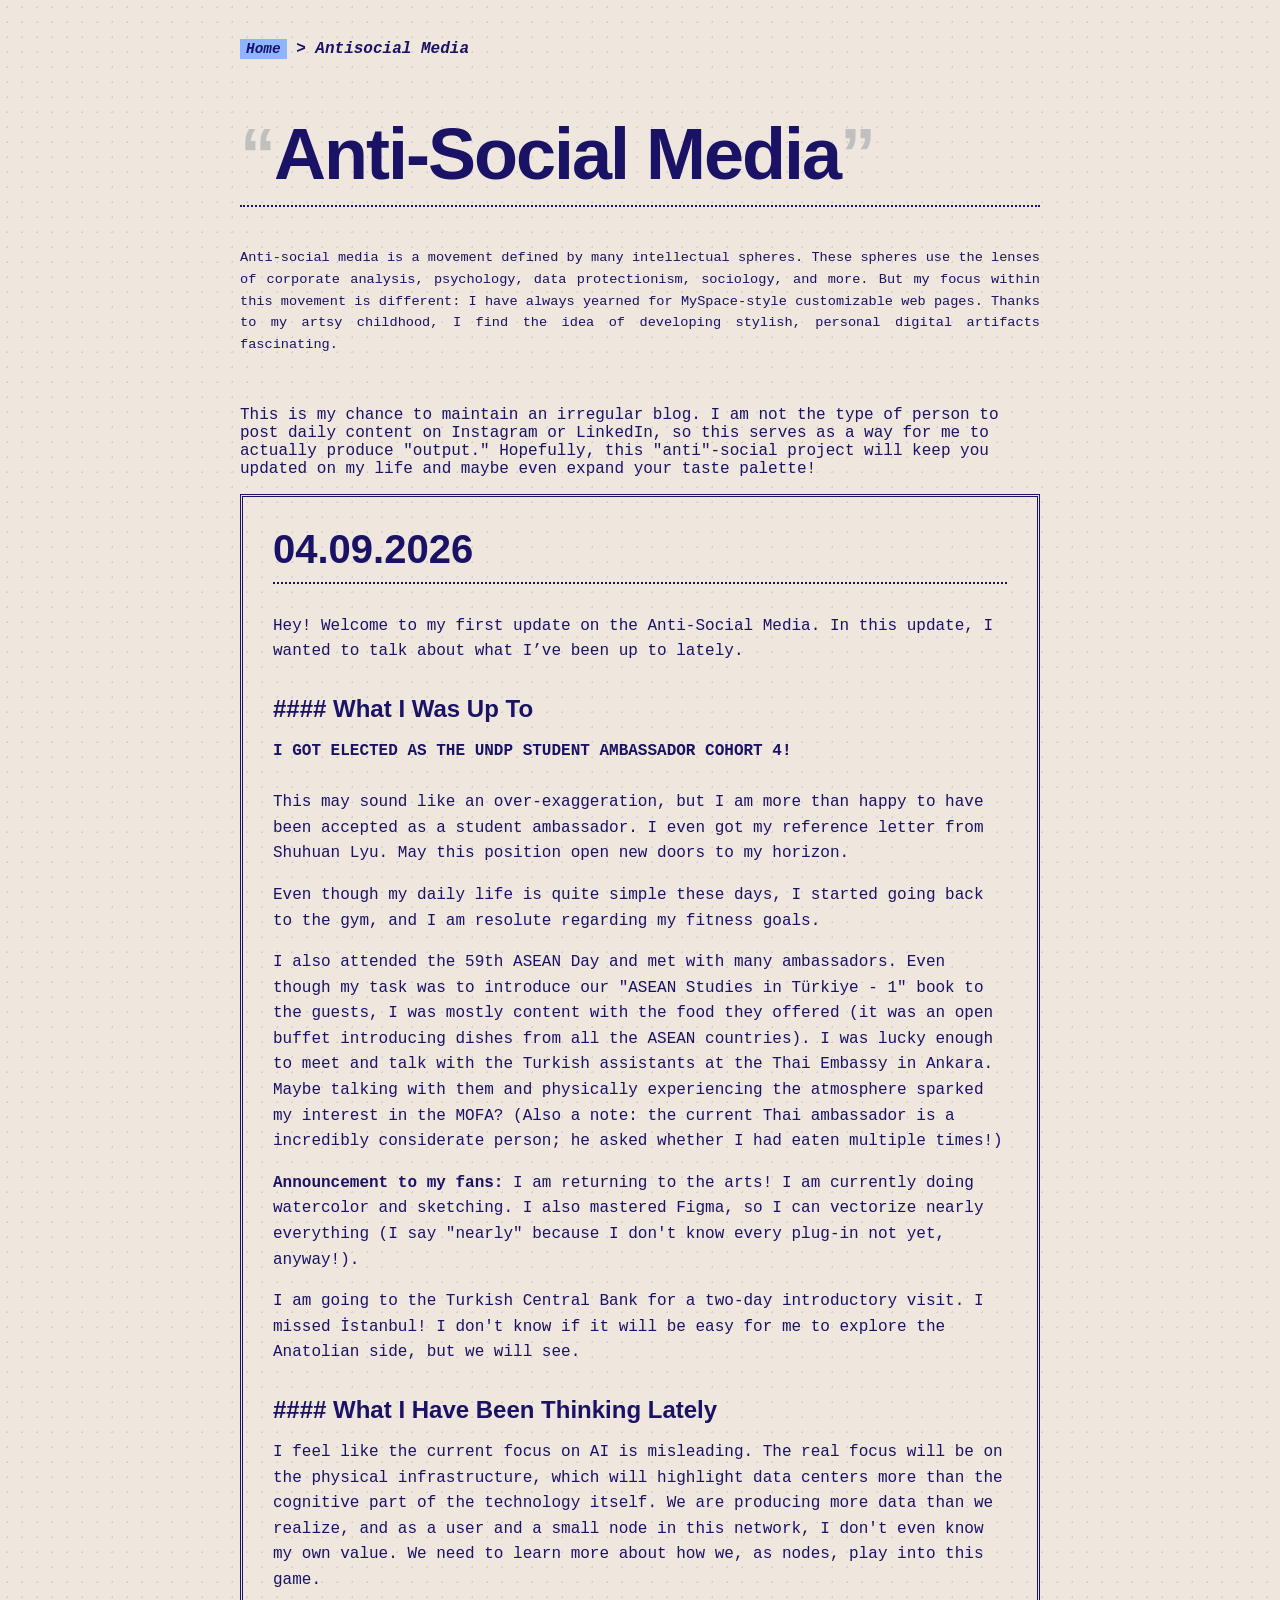
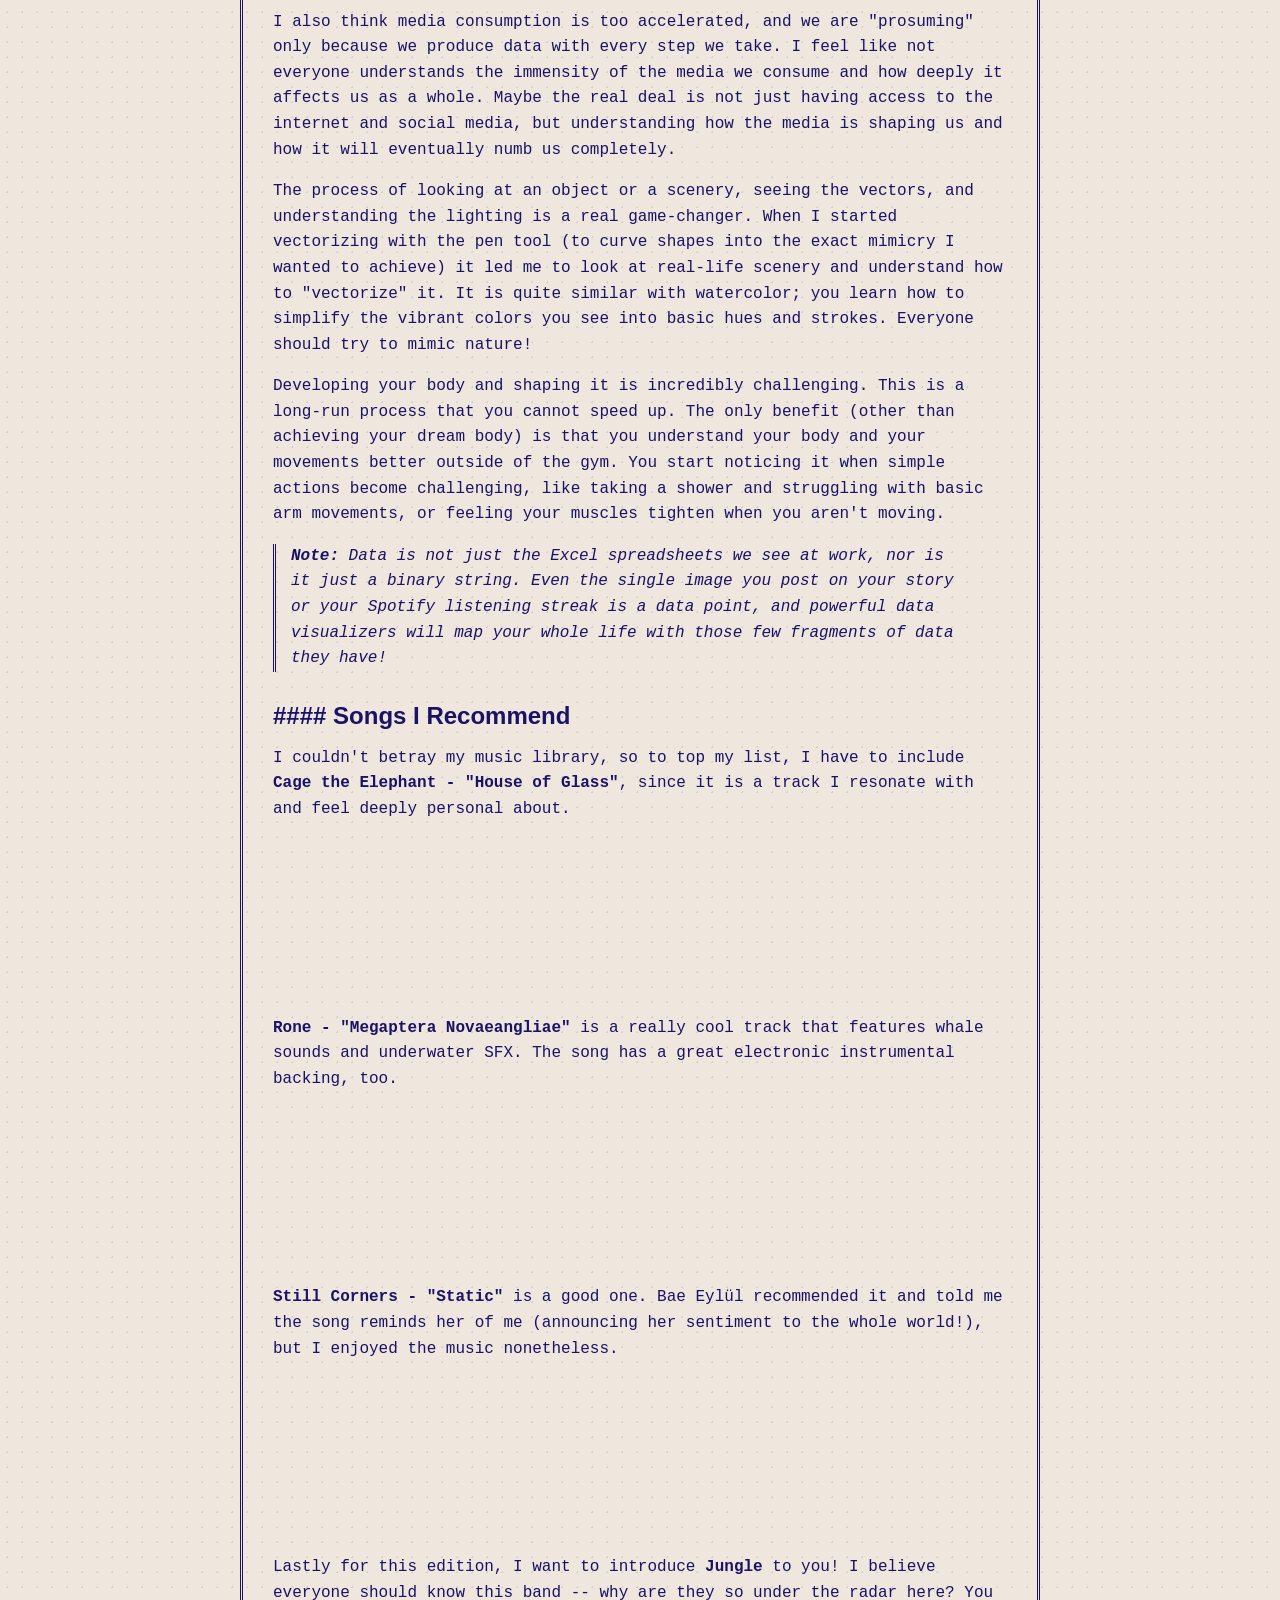
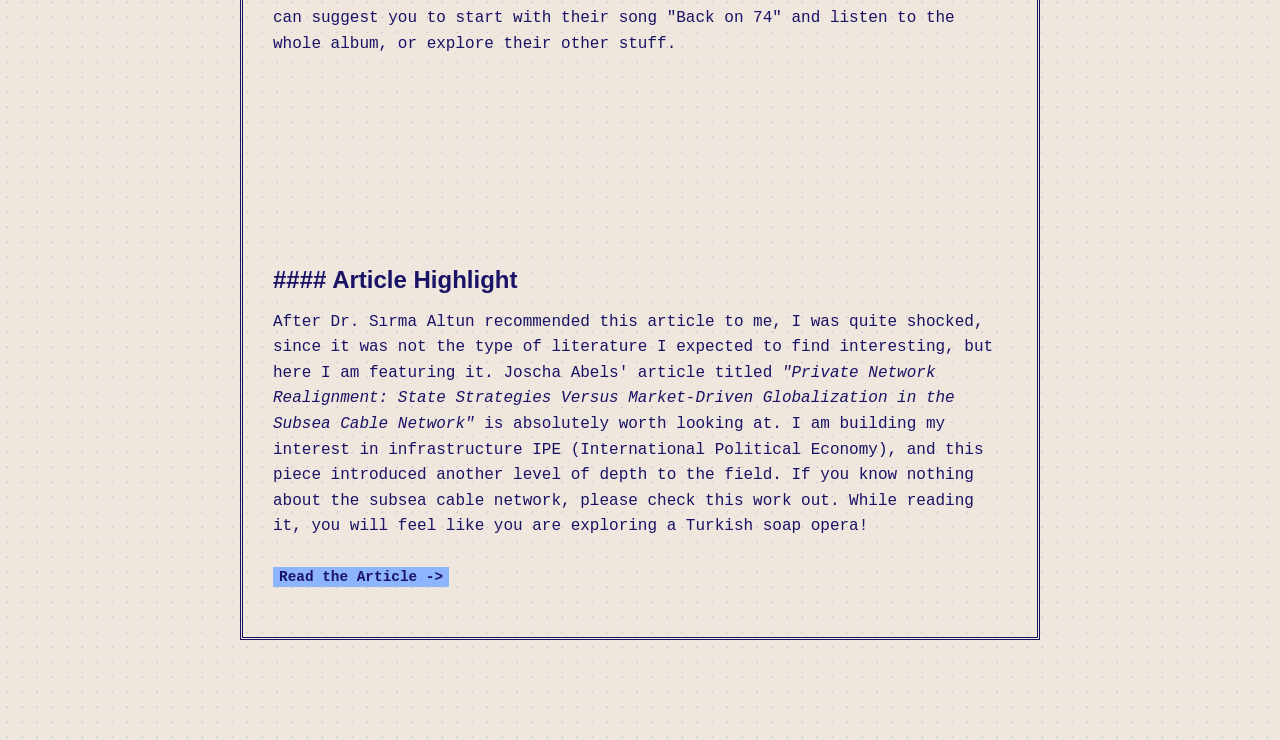
==== commit 3da07a89: "antisocialupdate" ====
--- a/antisocial.html
+++ b/antisocial.html
@@ -33,25 +33,92 @@
       <h1 class="asm-title"><span class="asm-quote">“</span>Anti-Social Media<span class="asm-quote">”</span></h1>
     </div>
 
-    <!-- SQUARED INTRO PARAGRAPH -->
+    
     <p class="asm-intro">
-      Anti-social media is a movement defined by many intellectual spheres. These spheres uses the lenses of corporate analysis, psychology, data protectionism, sociology, and more... But what I focus with the anti-social media movement of mine is that I always yearned for the MySpace style customizable web-pages. I found the idea of developing stylish and personal artifacts super cool because of my artsy childhood. So this is my chance to try my best to keep an irregular blog here. I am not that type of person to post Instagram or LinkedIn content daily so this is a way for me to produce "output". You can check <a href="https://americanaffairsjournal.org/2023/05/anti-social-media-a-modest-proposal-for-significant-restraint/" class="cyan-tag">here</a> for a good overview of anti-social media notion.
+      Anti-social media is a movement defined by many intellectual spheres. These spheres use the lenses of corporate analysis, psychology, data protectionism, sociology, and more. But my focus within this movement is different: I have always yearned for MySpace-style customizable web pages. Thanks to my artsy childhood, I find the idea of developing stylish, personal digital artifacts fascinating.
+      </p>
+      This is my chance to maintain an irregular blog. I am not the type of person to post daily content on Instagram or LinkedIn, so this serves as a way for me to actually produce "output." Hopefully, this "anti"-social project will keep you updated on my life and maybe even expand your taste palette!
     </p>
     
     <article class="feed-card">
       
       <div class="feed-header">
-        <h2 class="feed-date">XX.XX.20XX</h2>
+        <h2 class="feed-date">04.09.2026</h2>
       </div>
 
-      <h3 class="feed-heading">I'm jamming to:</h3>
+      <p class="feed-text">
+        Hey! Welcome to my first update on the Anti-Social Media. In this update, I wanted to talk about what I’ve been up to lately.
+      </p>
 
-      <iframe class="spotify-embed" data-testid style="border-radius:12px; margin-bottom: 10px;" src="https://open.spotify.com/embed/track/5ruzrDWcT0vuJIOMW7gMnW?utm_source=generator&si=d12240682db648fe" height="100" frameBorder="0" allowfullscreen="" allow="autoplay; clipboard-write; encrypted-media; fullscreen; picture-in-picture" loading="lazy"></iframe>
-      <iframe class="spotify-embed" data-testid style="border-radius:12px; margin-bottom: 15px;" src="https://open.spotify.com/embed/track/3NbWCubLA4sbXadaaUWf70?utm_source=generator" height="102" frameBorder="0" allowfullscreen="" allow="autoplay; clipboard-write; encrypted-media; fullscreen; picture-in-picture" loading="lazy"></iframe>
+      <h3 class="feed-heading">#### What I Was Up To</h3>
+      <p class="feed-text">
+        <strong>I GOT ELECTED AS THE UNDP STUDENT AMBASSADOR COHORT 4!</strong><br><br>
+        This may sound like an over-exaggeration, but I am more than happy to have been accepted as a student ambassador. I even got my reference letter from Shuhuan Lyu. May this position open new doors to my horizon.
+      </p>
       
-      <h3 class="feed-heading">Loremus Ipumus?</h3>
       <p class="feed-text">
-        Lorem ipsum dolor sit amet, consectetur adipiscing elit. Sed do eiusmod tempor incididunt ut labore et dolore magna aliqua. Ut enim ad minim veniam, quis nostrud exercitation ullamco laboris nisi ut aliquip ex ea commodo consequat. Duis aute irure dolor in reprehenderit in voluptate velit esse cillum dolore eu fugiat nulla pariatur.
+        Even though my daily life is quite simple these days, I started going back to the gym, and I am resolute regarding my fitness goals.
+      </p>
+      
+      <p class="feed-text">
+        I also attended the 59th ASEAN Day and met with many ambassadors. Even though my task was to introduce our "ASEAN Studies in Türkiye - 1" book to the guests, I was mostly content with the food they offered (it was an open buffet introducing dishes from all the ASEAN countries). I was lucky enough to meet and talk with the Turkish assistants at the Thai Embassy in Ankara. Maybe talking with them and physically experiencing the atmosphere sparked my interest in the MOFA? (Also a note: the current Thai ambassador is a incredibly considerate person; he asked whether I had eaten multiple times!)
+      </p>
+      
+      <p class="feed-text">
+        <strong>Announcement to my fans:</strong> I am returning to the arts! I am currently doing watercolor and sketching. I also mastered Figma, so I can vectorize nearly everything (I say "nearly" because I don't know every plug-in not yet, anyway!).
+      </p>
+      
+      <p class="feed-text">
+        I am going to the Turkish Central Bank for a two-day introductory visit. I missed İstanbul! I don't know if it will be easy for me to explore the Anatolian side, but we will see.
+      </p>
+
+      <h3 class="feed-heading">#### What I Have Been Thinking Lately</h3>
+      <p class="feed-text">
+        I feel like the current focus on AI is misleading. The real focus will be on the physical infrastructure, which will highlight data centers more than the cognitive part of the technology itself. We are producing more data than we realize, and as a user and a small node in this network, I don't even know my own value. We need to learn more about how we, as nodes, play into this game.
+      </p>
+      
+      <p class="feed-text">
+        I also think media consumption is too accelerated, and we are "prosuming" only because we produce data with every step we take. I feel like not everyone understands the immensity of the media we consume and how deeply it affects us as a whole. Maybe the real deal is not just having access to the internet and social media, but understanding how the media is shaping us and how it will eventually numb us completely.
+      </p>
+      
+      <p class="feed-text">
+        The process of looking at an object or a scenery, seeing the vectors, and understanding the lighting is a real game-changer. When I started vectorizing with the pen tool (to curve shapes into the exact mimicry I wanted to achieve) it led me to look at real-life scenery and understand how to "vectorize" it. It is quite similar with watercolor; you learn how to simplify the vibrant colors you see into basic hues and strokes. Everyone should try to mimic nature!
+      </p>
+      
+      <p class="feed-text">
+        Developing your body and shaping it is incredibly challenging. This is a long-run process that you cannot speed up. The only benefit (other than achieving your dream body) is that you understand your body and your movements better outside of the gym. You start noticing it when simple actions become challenging, like taking a shower and struggling with basic arm movements, or feeling your muscles tighten when you aren't moving.
+      </p>
+
+      <blockquote class="feed-text" style="border-left: 3px double var(--color-navy); padding-left: 15px; font-style: italic; margin-left: 0;">
+        <strong>Note:</strong> Data is not just the Excel spreadsheets we see at work, nor is it just a binary string. Even the single image you post on your story or your Spotify listening streak is a data point, and powerful data visualizers will map your whole life with those few fragments of data they have!
+      </blockquote>
+
+      <h3 class="feed-heading">#### Songs I Recommend</h3>
+      <p class="feed-text">
+        I couldn't betray my music library, so to top my list, I have to include <strong>Cage the Elephant - "House of Glass"</strong>, since it is a track I resonate with and feel deeply personal about.
+      </p>
+      <iframe class="spotify-embed" style="border-radius:12px; margin-bottom: 25px;" src="https://open.spotify.com/embed/track/3iLk4Ii9EzNo4CIKpmAkB1?utm_source=generator" height="152" frameBorder="0" allowfullscreen="" allow="autoplay; clipboard-write; encrypted-media; fullscreen; picture-in-picture" loading="lazy"></iframe>
+
+      <p class="feed-text">
+        <strong>Rone - "Megaptera Novaeangliae"</strong> is a really cool track that features whale sounds and underwater SFX. The song has a great electronic instrumental backing, too.
+      </p>
+      <iframe class="spotify-embed" style="border-radius:12px; margin-bottom: 25px;" src="https://open.spotify.com/embed/track/6ZYS4EevT3HPkxCcmYMIjJ?utm_source=generator" height="152" frameBorder="0" allowfullscreen="" allow="autoplay; clipboard-write; encrypted-media; fullscreen; picture-in-picture" loading="lazy"></iframe>
+
+      <p class="feed-text">
+        <strong>Still Corners - "Static"</strong> is a good one. Bae Eylül recommended it and told me the song reminds her of me (announcing her sentiment to the whole world!), but I enjoyed the music nonetheless.
+      </p>
+      <iframe class="spotify-embed" style="border-radius:12px; margin-bottom: 25px;" src="https://open.spotify.com/embed/track/0Al15mz670v9J7ik2FXDAr?utm_source=generator" height="152" frameBorder="0" allowfullscreen="" allow="autoplay; clipboard-write; encrypted-media; fullscreen; picture-in-picture" loading="lazy"></iframe>
+
+      <p class="feed-text">
+        Lastly for this edition, I want to introduce <strong>Jungle</strong> to you! I believe everyone should know this band -- why are they so under the radar here? You can suggest you to start with their song "Back on 74" and listen to the whole album, or explore their other stuff.
+      </p>
+      <iframe class="spotify-embed" style="border-radius:12px; margin-bottom: 40px;" src="https://open.spotify.com/embed/track/19kHhX6f6EfLU7rcO3RqjO?utm_source=generator" height="152" frameBorder="0" allowfullscreen="" allow="autoplay; clipboard-write; encrypted-media; fullscreen; picture-in-picture" loading="lazy"></iframe>
+
+      <h3 class="feed-heading">#### Article Highlight</h3>
+      <p class="feed-text">
+        After Dr. Sırma Altun recommended this article to me, I was quite shocked, since it was not the type of literature I expected to find interesting, but here I am featuring it. Joscha Abels' article titled <em>"Private Network Realignment: State Strategies Versus Market-Driven Globalization in the Subsea Cable Network"</em> is absolutely worth looking at. I am building my interest in infrastructure IPE (International Political Economy), and this piece introduced another level of depth to the field. If you know nothing about the subsea cable network, please check this work out. While reading it, you will feel like you are exploring a Turkish soap opera!
+        <br><br>
+        <a href="https://onlinelibrary.wiley.com/doi/10.1111/1758-5899.70118" target="_blank" class="cyan-tag">Read the Article -></a>
       </p>
       
     </article>
@@ -59,4 +126,4 @@
   </div>
 
 </body>
-</html>
+</html>
--- a/main.css
+++ b/main.css
@@ -1,10 +1,27 @@
+:root {
+  --color-bg: #EFE6DE;
+  --color-navy: #191265;
+  --color-blue: #8CB4FF;
+  --color-dot: #d0d0d0;
+  --color-white: #ffffff;
+  --color-offwhite: #f0f0f0;
+  --color-gray: #c0c0c0;
+}
+
 body {
-  background-color: #EFE6DE;
-  background-image: radial-gradient(#d0d0d0 1px, transparent 1px);
-  background-size: 15px 15px; 
-  margin: 0;
-  font-family: "Courier New", Courier, monospace; 
-  color: #191265;
+  background-color: var(--color-bg);
+  background-image: radial-gradient(var(--color-dot) 1px, transparent 1px);
+  background-size: 15px 15px;
+  margin: 0;
+  font-family: "Courier New", Courier, monospace;
+  color: var(--color-navy);
+}
+
+.dotted-divider {
+  border: none;
+  border-top: 2px dotted var(--color-navy);
+  margin: 40px 0;
+  width: 100%;
 }
 
 .main-container {
@@ -12,7 +29,7 @@
   gap: 80px;
   max-width: 1000px;
   width: 90%;
-  margin: 10vh auto 15vh auto; 
+  margin: 10vh auto 15vh auto;
   align-items: center;
 }
 
@@ -20,15 +37,15 @@
   flex: 1;
   display: flex;
   justify-content: flex-end;
-  min-width: 0; 
+  min-width: 0;
 }
 
 .hero-image {
-  width: 100%; 
-  max-width: 450px; 
-  height: auto; 
-  border: 2px solid #191265; 
-  margin-right: 25px; 
+  width: 100%;
+  max-width: 450px;
+  height: auto;
+  border: 2px solid var(--color-navy);
+  margin-right: 25px;
 }
 
 .text-column {
@@ -57,8 +74,8 @@
 }
 
 .title-top {
-  background-color: #191265;
-  color: #ffffff;
+  background-color: var(--color-navy);
+  color: var(--color-white);
   font-family: Helvetica, sans-serif;
   font-weight: bold;
   font-size: 4rem;
@@ -69,8 +86,8 @@
 }
 
 .title-bottom {
-  background-color: #f0f0f0;
-  color: #191265;
+  background-color: var(--color-offwhite);
+  color: var(--color-navy);
   font-family: Helvetica, sans-serif;
   font-weight: bold;
   font-size: 4rem;
@@ -88,24 +105,498 @@
 }
 
 .highlight {
-  background-color: #8CB4FF;
-  color: #191265;
+  background-color: var(--color-blue);
+  color: var(--color-navy);
   text-decoration: none;
   padding: 0 4px;
   font-weight: bold;
 }
 
 .highlight:hover {
-  background-color: #191265;
-  color: #8CB4FF;
+  background-color: var(--color-navy);
+  color: var(--color-blue);
+}
+
+.scroll-container {
+  max-width: 800px;
+  margin: 0 auto 100px auto;
+  padding: 0 20px;
+}
+
+.section-title {
+  font-family: Helvetica, sans-serif;
+  font-weight: bold;
+  font-size: 3rem;
+  color: var(--color-navy);
+  border-bottom: 2px dotted var(--color-navy);
+  padding-bottom: 10px;
+  margin-bottom: 40px;
+}
+
+.feed-card {
+  border: 3px double var(--color-navy);
+  padding: 30px;
+  margin-bottom: 40px;
+  background-color: transparent;
+}
+
+.feed-header {
+  display: flex;
+  justify-content: space-between;
+  align-items: baseline;
+  border-bottom: 2px dotted var(--color-navy);
+  padding-bottom: 10px;
+  margin-top: 0;
+  margin-bottom: 30px;
+}
+
+.feed-date {
+  font-family: Helvetica, sans-serif;
+  font-weight: bold;
+  font-size: 2.5rem;
+  color: var(--color-navy);
+  margin: 0;
+}
+
+.feed-heading {
+  font-family: Helvetica, sans-serif;
+  font-weight: bold;
+  font-size: 1.5rem;
+  color: var(--color-navy);
+  margin-top: 30px;
+  margin-bottom: 15px;
+}
+
+.feed-text {
+  line-height: 1.6;
+  font-size: 1rem;
+  color: var(--color-navy);
+}
+
+.cyan-tag {
+  background-color: var(--color-blue);
+  color: var(--color-navy);
+  padding: 2px 6px;
+  font-weight: bold;
+  text-decoration: none;
+  font-size: 0.9rem;
+}
+
+.cyan-tag:hover {
+  background-color: var(--color-navy);
+  color: var(--color-blue);
+}
+
+.asm-container {
+  max-width: 800px;
+  margin: 40px auto 100px auto;
+  padding: 0 20px;
+}
+
+.asm-nav {
+  display: flex;
+  justify-content: space-between;
+  margin-bottom: 60px;
+  font-family: "Courier New", Courier, monospace;
+  font-style: italic;
+  font-weight: bold;
+}
+
+.blue-text {
+  color: var(--color-navy);
+}
+
+.asm-header {
+  display: flex;
+  justify-content: space-between;
+  align-items: flex-end;
+  border-bottom: 2px dotted var(--color-navy);
+  padding-bottom: 15px;
+  margin-bottom: 40px;
+}
+
+.asm-title {
+  font-family: Helvetica, sans-serif;
+  font-weight: bold;
+  font-size: 4.5rem;
+  color: var(--color-navy);
+  margin: 0;
+  line-height: 1;
+  letter-spacing: -2px;
+}
+
+.asm-quote {
+  color: var(--color-gray);
+}
+
+.asm-intro {
+  text-align: justify;
+  font-size: 0.85rem;
+  line-height: 1.6;
+  color: var(--color-navy);
+  margin-bottom: 50px;
+}
+
+.asm-stats {
+  text-align: right;
+  display: flex;
+  flex-direction: column;
+  align-items: flex-end;
+}
+
+.stat-number {
+  font-family: Helvetica, sans-serif;
+  font-weight: bold;
+  font-size: 3.5rem;
+  color: var(--color-navy);
+  line-height: 0.8;
+  margin: 0 0 10px 0;
+  background: linear-gradient(transparent 50%, var(--color-blue) 50%);
+  display: inline-block;
+  padding: 0 5px;
+}
+
+.asm-post-title {
+  font-family: Helvetica, sans-serif;
+  font-weight: bold;
+  font-size: 2rem;
+  color: var(--color-navy);
+  margin-top: 30px;
+  margin-bottom: 20px;
+}
+
+.spotify-embed {
+  width: 50%;
+  display: block;
+}
+
+.writing-list {
+  list-style-type: none;
+  padding: 0;
+  margin: 0;
+  display: flex;
+  flex-direction: column;
+  gap: 15px;
+}
+
+.writing-item {
+  display: flex;
+  align-items: baseline;
+}
+
+.writing-date {
+  font-family: "Courier New", Courier, monospace;
+  color: var(--color-navy);
+  opacity: 0.7;
+  min-width: 110px;
+  flex-shrink: 0;
+  font-size: 0.95rem;
+}
+
+.writing-link {
+  font-family: Helvetica, sans-serif;
+  font-weight: bold;
+  color: var(--color-navy);
+  text-decoration: none;
+  font-size: 1.15rem;
+  border-bottom: 2px dotted transparent;
+  transition: border-color 0.2s ease, color 0.2s ease;
+}
+
+.writing-link:hover {
+  color: var(--color-blue);
+  border-bottom: 2px dotted var(--color-blue);
+}
+
+
+.glossary-summary {
+  cursor: pointer;
+  list-style: none;
+}
+
+.glossary-summary::-webkit-details-marker {
+  display: none;
+}
+
+.glossary-summary:hover .writing-link {
+  color: var(--color-blue);
+  border-bottom: 2px dotted var(--color-blue);
+}
+
+.glossary-definition {
+  padding-left: 110px;
+  margin-top: 10px;
+  padding-bottom: 15px;
+  border-bottom: 1px dotted var(--color-navy);
+}
+
+.glossary-definition p {
+  font-family: Georgia, "Times New Roman", serif;
+  font-size: 1.05rem;
+  line-height: 1.6;
+  margin: 0;
+  text-align: justify;
+}
+
+
+.tag-filter-bar {
+  display: flex;
+  align-items: center;
+  flex-wrap: wrap;
+  gap: 10px;
+  margin-bottom: 40px;
+  padding-bottom: 30px;
+  border-bottom: 2px dotted var(--color-navy);
+}
+
+.tag-filter-btn {
+  font-family: Helvetica, sans-serif;
+  font-weight: bold;
+  font-size: 0.85rem;
+  text-transform: uppercase;
+  letter-spacing: 0.5px;
+  color: var(--color-navy);
+  background-color: transparent;
+  border: 2px solid var(--color-navy);
+  padding: 6px 14px;
+  cursor: pointer;
+  transition: background-color 0.2s, color 0.2s;
+}
+
+.tag-filter-btn:hover {
+  background-color: var(--color-blue);
+  border-color: var(--color-blue);
+  color: var(--color-navy);
+}
+
+.tag-filter-btn.active {
+  background-color: var(--color-navy);
+  border-color: var(--color-navy);
+  color: var(--color-bg);
+}
+
+.tag-filter-count {
+  font-family: "Courier New", Courier, monospace;
+  font-size: 0.85rem;
+  color: var(--color-navy);
+  opacity: 0.6;
+  margin-left: auto;
+}
+
+@media (max-width: 600px) {
+  .tag-filter-count {
+    width: 100%;
+    margin-left: 0;
+    margin-top: 5px;
+  }
+}
+
+.q-machine {
+  border: 3px double var(--color-navy);
+  padding: 40px 30px;
+  margin-bottom: 40px;
+  background-color: transparent;
+}
+
+.q-controls {
+  display: flex;
+  justify-content: center;
+  align-items: stretch;
+  gap: 15px;
+  margin-bottom: 40px;
+  flex-wrap: wrap;
+}
+
+.q-input {
+  font-family: "Courier New", Courier, monospace;
+  font-size: 1.2rem;
+  font-weight: bold;
+  color: var(--color-navy);
+  background-color: transparent;
+  border: 2px dashed var(--color-navy);
+  padding: 10px;
+  width: 120px;
+  text-align: center;
+  outline: none;
+}
+
+.q-input:focus {
+  border: 2px solid var(--color-blue);
+  background-color: var(--color-white);
+}
+
+.q-btn {
+  font-family: Helvetica, sans-serif;
+  font-weight: bold;
+  font-size: 1.1rem;
+  color: var(--color-bg);
+  background-color: var(--color-navy);
+  border: 2px solid var(--color-navy);
+  padding: 10px 20px;
+  cursor: pointer;
+  text-transform: uppercase;
+  transition: background-color 0.2s, color 0.2s;
+}
+
+.q-btn:hover {
+  background-color: var(--color-blue);
+  color: var(--color-navy);
+}
+
+.random-btn {
+  background-color: var(--color-blue);
+  color: var(--color-navy);
+  border-color: var(--color-blue);
+}
+
+.random-btn:hover {
+  background-color: var(--color-navy);
+  color: var(--color-blue);
+  border-color: var(--color-navy);
+}
+
+.q-display {
+  font-family: Helvetica, sans-serif;
+  font-size: 2.2rem;
+  font-weight: bold;
+  color: var(--color-navy);
+  min-height: 180px;
+  display: flex;
+  flex-direction: column;
+  align-items: center;
+  justify-content: center;
+  border-top: 2px dotted var(--color-navy);
+  padding-top: 40px;
+  line-height: 1.1;
+  text-align: center;
+  letter-spacing: -1px;
+}
+
+.q-placeholder {
+  color: var(--color-navy);
+  opacity: 0.4;
+  font-family: "Courier New", Courier, monospace;
+  font-style: italic;
+  font-size: 1.1rem;
+  font-weight: normal;
+  letter-spacing: 0;
+}
+
+.q-number-tag {
+  font-family: "Courier New", Courier, monospace;
+  font-size: 0.9rem;
+  color: var(--color-bg);
+  background-color: var(--color-navy);
+  padding: 4px 10px;
+  font-weight: bold;
+  text-transform: uppercase;
+  letter-spacing: 1px;
+}
+
+.cv-header {
+  text-align: center;
+  margin-bottom: 50px;
+}
+
+.cv-name {
+  font-family: Helvetica, sans-serif;
+  font-weight: bold;
+  font-size: 3.5rem;
+  color: var(--color-navy);
+  margin: 0 0 15px 0;
+  letter-spacing: -2px;
+}
+
+.cv-contact-bar {
+  display: flex;
+  justify-content: center;
+  flex-wrap: wrap;
+  gap: 10px;
+  font-family: "Courier New", Courier, monospace;
+  font-size: 0.9rem;
+  font-weight: bold;
+}
+
+.cv-divider {
+  color: var(--color-navy);
+  opacity: 0.5;
+}
+
+.cv-section {
+  margin-bottom: 40px;
+}
+
+.cv-section-title {
+  font-family: Helvetica, sans-serif;
+  font-weight: bold;
+  font-size: 1.8rem;
+  color: var(--color-navy);
+  text-transform: uppercase;
+  border-bottom: 2px dotted var(--color-navy);
+  padding-bottom: 5px;
+  margin-bottom: 25px;
+}
+
+.cv-entry {
+  margin-bottom: 25px;
+}
+
+.cv-entry-header {
+  display: flex;
+  justify-content: space-between;
+  align-items: baseline;
+  margin-bottom: 5px;
+}
+
+.cv-role {
+  font-family: Helvetica, sans-serif;
+  font-weight: bold;
+  font-size: 1.2rem;
+  color: var(--color-navy);
+}
+
+.cv-date {
+  font-family: "Courier New", Courier, monospace;
+  font-size: 0.9rem;
+  color: var(--color-navy);
+  opacity: 0.8;
+  text-align: right;
+  flex-shrink: 0;
+  margin-left: 15px;
+}
+
+.cv-org {
+  font-family: Georgia, "Times New Roman", serif;
+  font-style: italic;
+  font-size: 1rem;
+  color: var(--color-navy);
+  margin-bottom: 8px;
+}
+
+.cv-list {
+  margin: 0;
+  padding-left: 20px;
+  list-style-type: square;
+}
+
+.cv-list li {
+  font-family: Georgia, "Times New Roman", serif;
+  font-size: 1rem;
+  line-height: 1.6;
+  color: var(--color-navy);
+  margin-bottom: 4px;
+}
+
+.cv-skills li {
+  margin-bottom: 8px;
 }
 
 @media (max-width: 900px) {
   .main-container {
-    flex-direction: column; 
+    flex-direction: column;
     width: 100%;
-    padding: 25px; 
-    box-sizing: border-box; 
+    padding: 25px;
+    box-sizing: border-box;
     margin-top: 20px;
     gap: 30px;
   }
@@ -118,199 +609,66 @@
   }
 
   .hero-image {
-    width: 100%; 
-    max-width: 400px; 
+    width: 100%;
+    max-width: 400px;
     min-height: 250px;
     margin-right: 0;
   }
 
   .text-column {
-    order: 2; 
+    order: 2;
     width: 100%;
     align-items: flex-start;
   }
 
   .welcome {
-    font-size: 1.5rem; 
+    font-size: 1.5rem;
     margin-bottom: 10px;
   }
 
-  .title-top, 
+  .title-top,
   .title-bottom {
-    font-size: 3.1rem; 
-    padding: 8px 18px; 
+    font-size: 3.1rem;
+    padding: 8px 18px;
     line-height: 1.1;
   }
 
   .bio {
-    font-size: 1.15rem; 
+    font-size: 1.15rem;
     line-height: 1.8;
-    max-width: 100%; 
+    max-width: 100%;
     margin-top: 25px;
   }
-}
-
-/* --- SCROLL FEED STYLES --- */
-
-.scroll-container {
-  max-width: 800px;
-  margin: 0 auto 100px auto; 
-  padding: 0 20px;
-}
-
-.section-title {
-  font-family: Helvetica, sans-serif;
-  font-weight: bold;
-  font-size: 3rem;
-  color: #191265;
-  border-bottom: 2px dotted #191265; 
-  padding-bottom: 10px;
-  margin-bottom: 40px;
-}
-
-.feed-card {
-  border: 3px double #191265; 
-  padding: 30px;
-  margin-bottom: 40px;
-  background-color: transparent; 
-}
-
-.feed-header {
-  display: flex;
-  justify-content: space-between;
-  align-items: baseline;
-  border-bottom: 2px dotted #191265;
-  padding-bottom: 10px;
-  margin-top: 0;
-  margin-bottom: 30px;
-}
-
-.feed-date {
-  font-family: Helvetica, sans-serif;
-  font-weight: bold;
-  font-size: 2.5rem;
-  color: #191265;
-  margin: 0;
-}
-
-.feed-heading {
-  font-family: Helvetica, sans-serif;
-  font-weight: bold;
-  font-size: 1.5rem;
-  color: #191265;
-  margin-top: 30px;
-  margin-bottom: 15px;
-}
-
-.feed-text {
-  line-height: 1.6;
-  font-size: 1rem;
-  color: #191265; 
-}
-
-.cyan-tag {
-  background-color: #8CB4FF;
-  color: #191265;
-  padding: 2px 6px;
-  font-weight: bold;
-  text-decoration: none;
-  font-size: 0.9rem;
-}
-
-.cyan-tag:hover {
-  background-color: #191265;
-  color: #8CB4FF;
-}
-
-/* --- ANTISOCIAL MEDIA BLOG STYLES --- */
-
-.asm-container {
-  max-width: 800px;
-  margin: 40px auto 100px auto;
-  padding: 0 20px;
-}
-
-.asm-nav {
-  display: flex;
-  justify-content: space-between;
-  margin-bottom: 60px;
-  font-family: "Courier New", Courier, monospace;
-  font-style: italic;
-  font-weight: bold;
-}
-
-.blue-text {
-  color: #191265;
-}
-
-.asm-header {
-  display: flex;
-  justify-content: space-between;
-  align-items: flex-end;
-  border-bottom: 2px dotted #191265;
-  padding-bottom: 15px;
-  margin-bottom: 40px;
-}
-
-.asm-title {
-  font-family: Helvetica, sans-serif;
-  font-weight: bold;
-  font-size: 4.5rem;
-  color: #191265;
-  margin: 0;
-  line-height: 1;
-  letter-spacing: -2px;
-}
-
-.asm-quote {
-  color: #c0c0c0;
-}
-
-/* NEW INTRO STYLES */
-.asm-intro {
-  text-align: justify;
-  font-size: 0.85rem;
-  line-height: 1.6;
-  color: #191265;
-  margin-bottom: 50px;
-}
-
-.asm-stats {
-  text-align: right;
-  display: flex;
-  flex-direction: column;
-  align-items: flex-end;
-}
-
-.stat-number {
-  font-family: Helvetica, sans-serif;
-  font-weight: bold;
-  font-size: 3.5rem;
-  color: #191265;
-  line-height: 0.8;
-  margin: 0 0 10px 0;
-  background: linear-gradient(transparent 50%, #8CB4FF 50%);
-  display: inline-block;
-  padding: 0 5px;
-}
-
-.asm-post-title {
-  font-family: Helvetica, sans-serif;
-  font-weight: bold;
-  font-size: 2rem;
-  color: #191265;
-  margin-top: 30px;
-  margin-bottom: 20px;
-}
-
-/* --- RESPONSIVE EMBEDS --- */
-.spotify-embed {
-  width: 50%;
-  display: block;
-}
-
-@media (max-width: 900px) {
+
   .spotify-embed {
     width: 100%;
   }
 }
+
+
+@media (max-width: 600px) {
+  .writing-item {
+    flex-direction: column;
+    gap: 4px;
+    margin-bottom: 20px;
+  }
+
+  .writing-date {
+    font-size: 0.85rem;
+  }
+
+  .glossary-definition {
+    padding-left: 0;
+    margin-top: 15px;
+  }
+
+  .cv-entry-header {
+    flex-direction: column;
+    align-items: flex-start;
+  }
+
+  .cv-date {
+    margin-left: 0;
+    margin-top: 2px;
+  }
+}
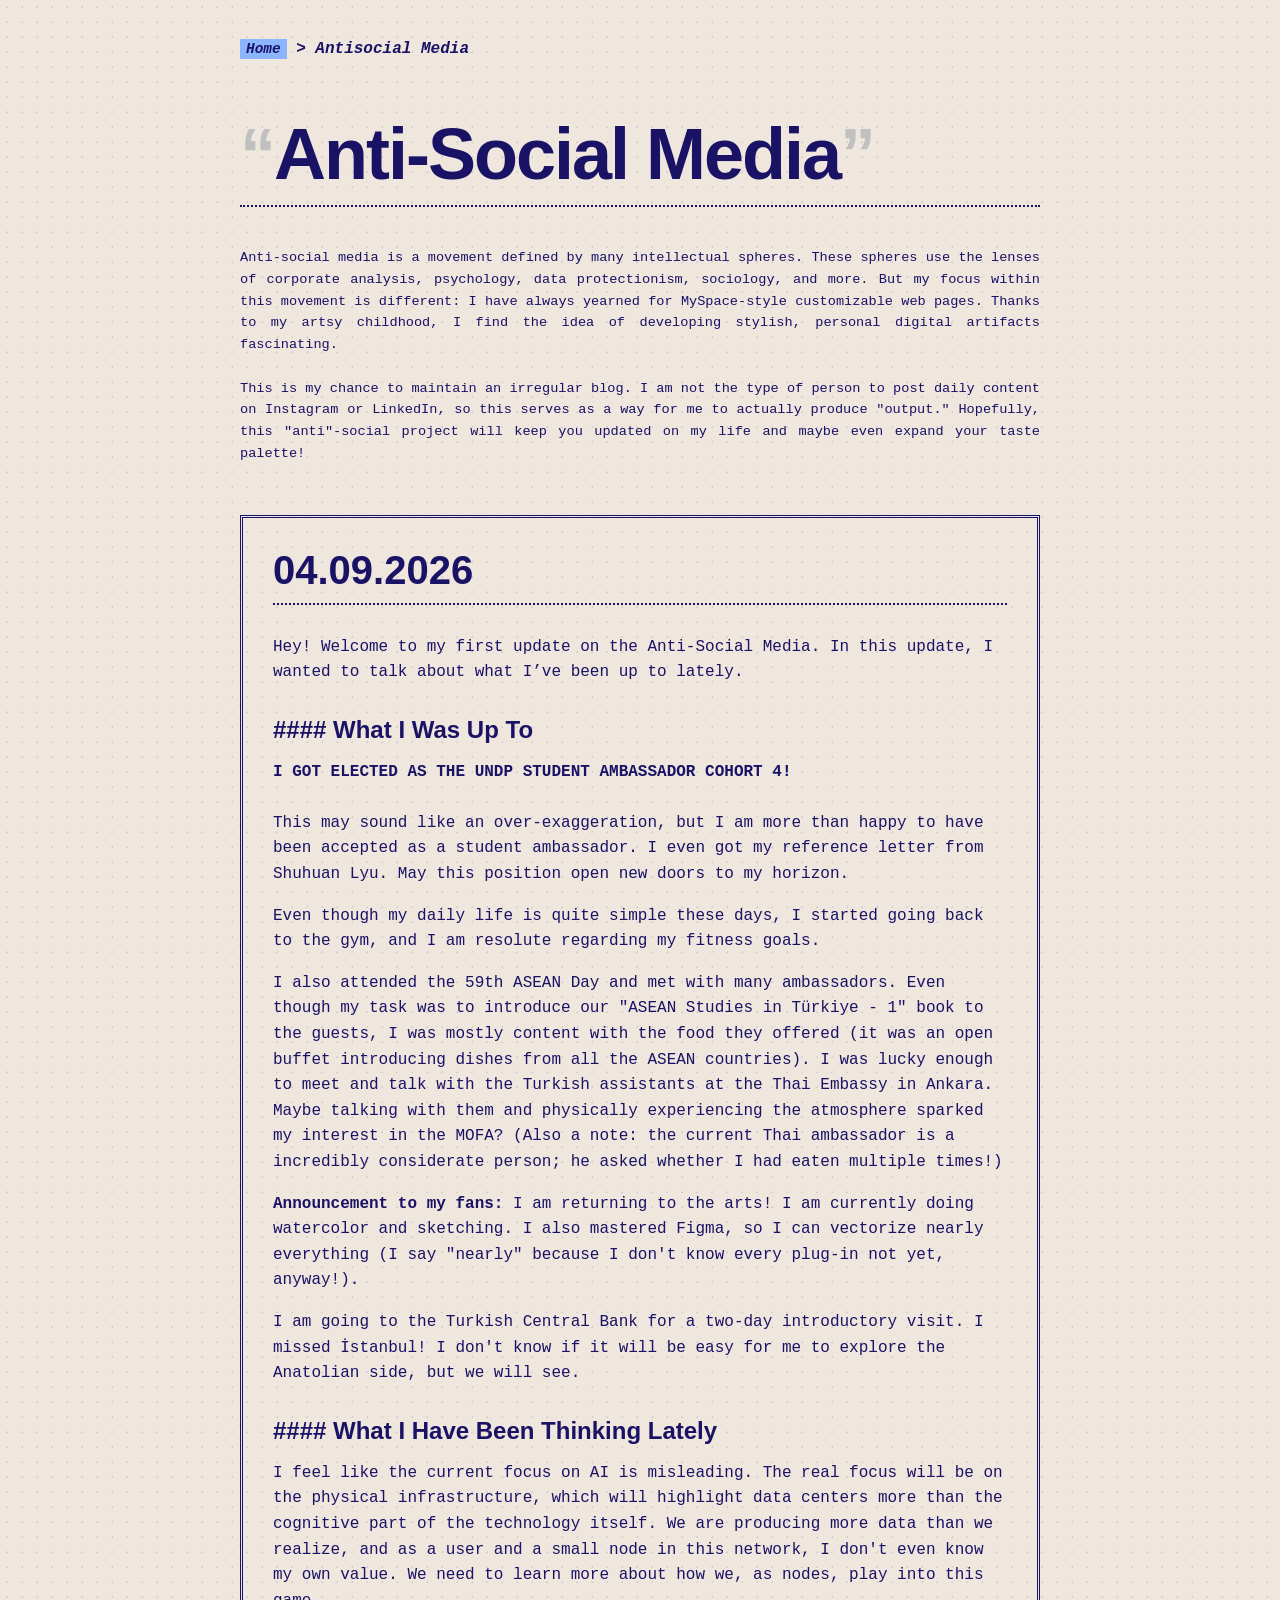
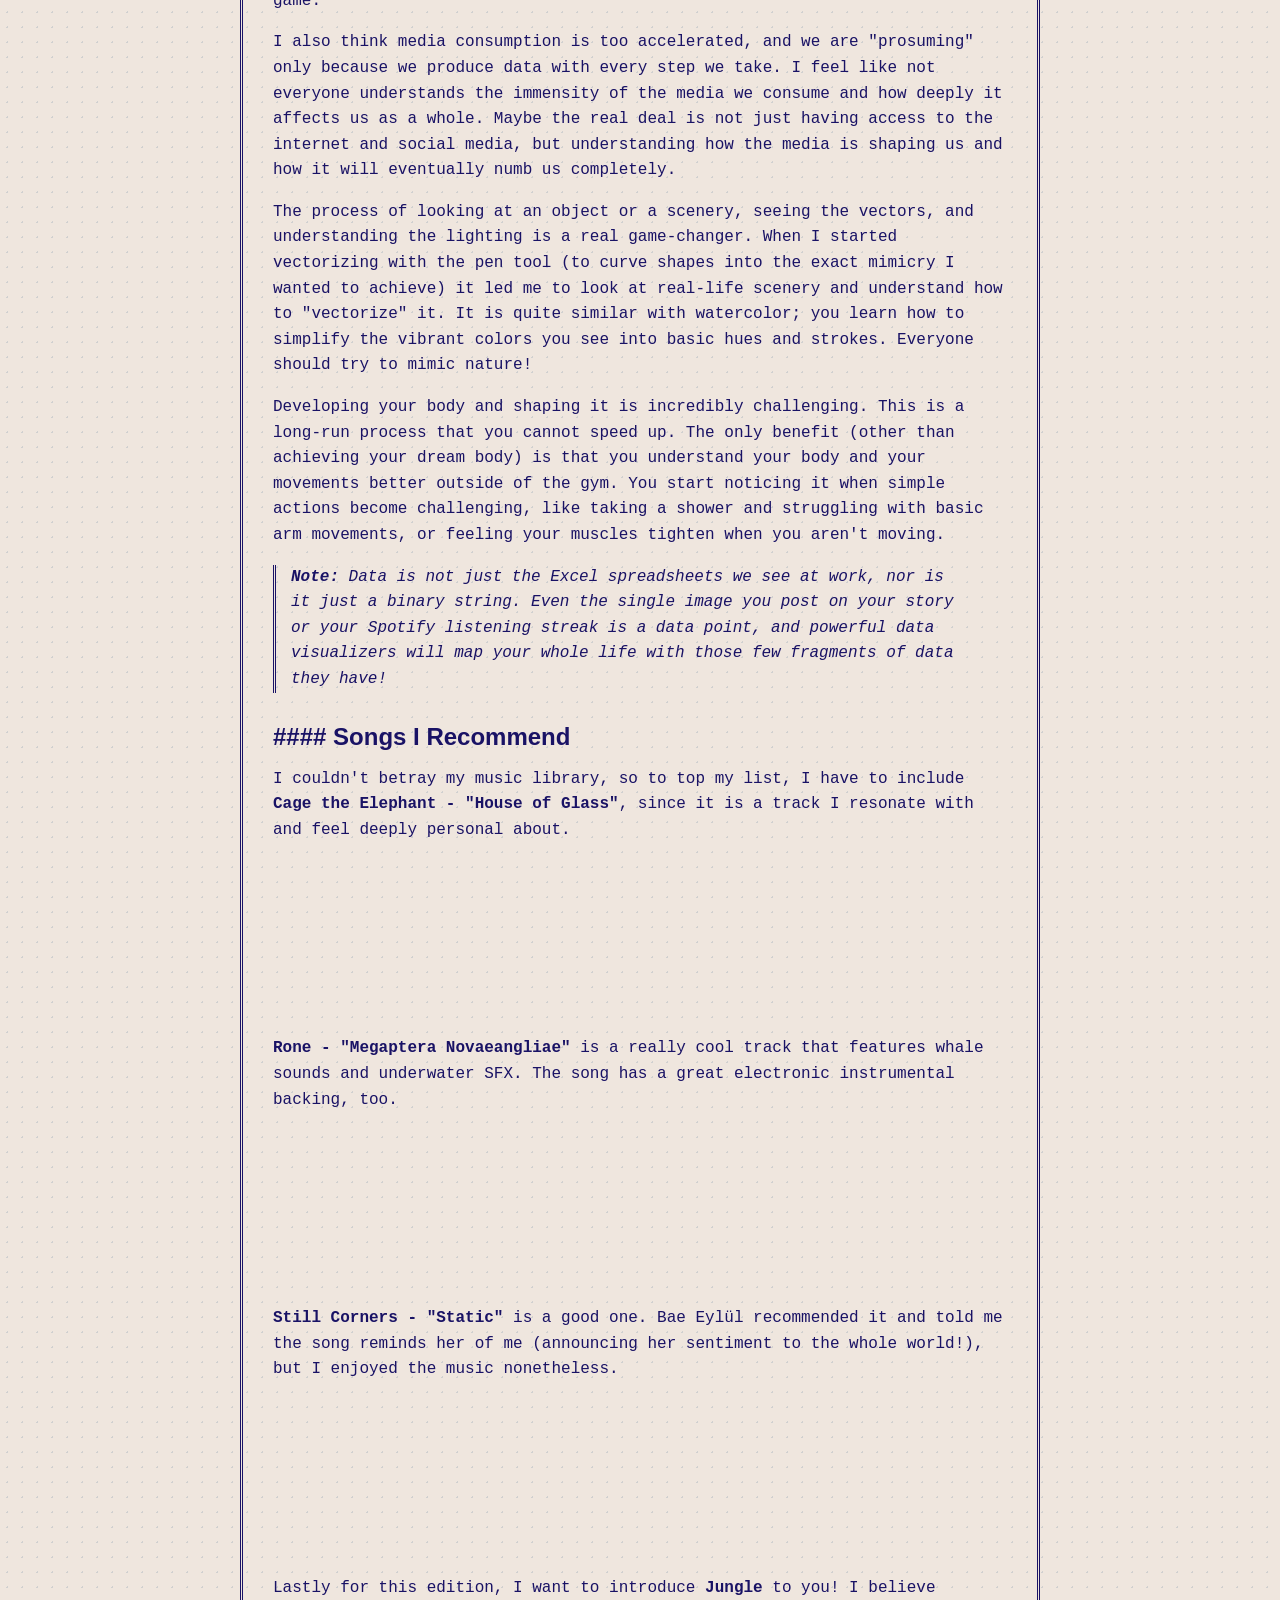
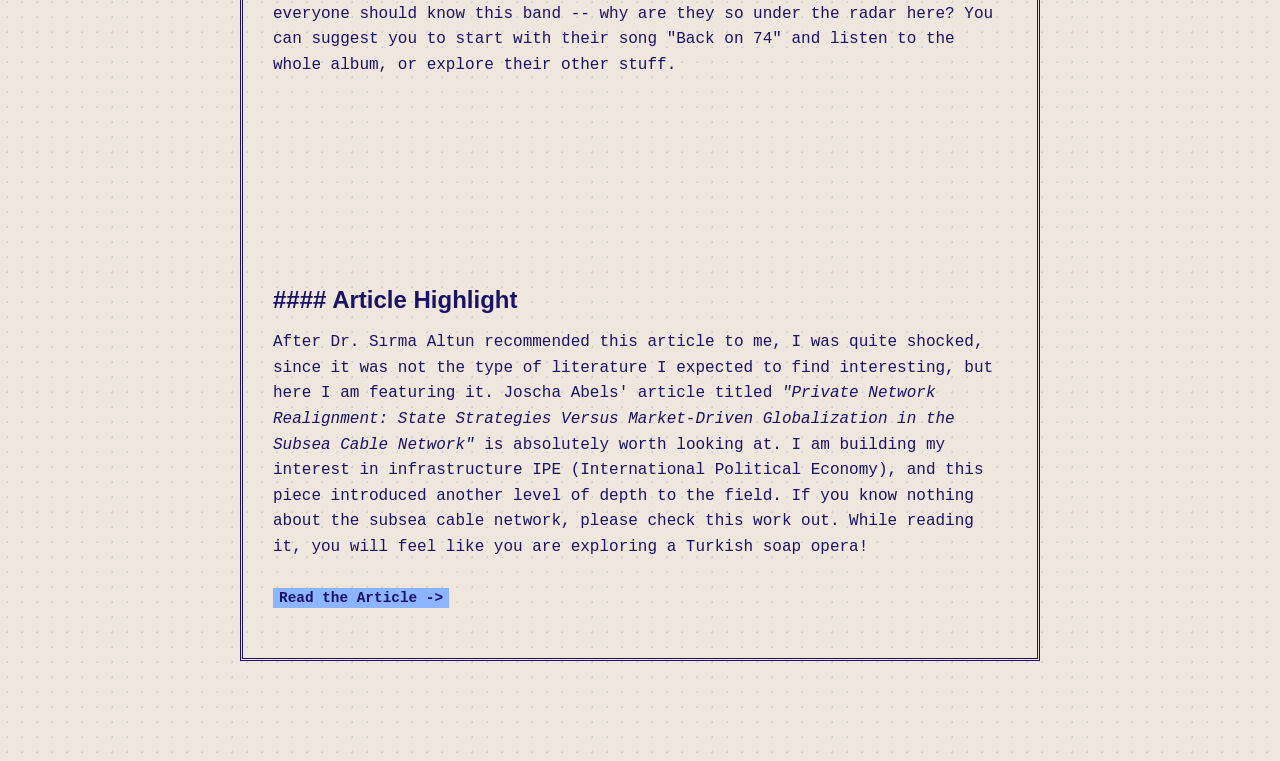
==== commit 5904ee97: "Update antisocial.html" ====
--- a/antisocial.html
+++ b/antisocial.html
@@ -35,8 +35,7 @@
 
     
     <p class="asm-intro">
-      Anti-social media is a movement defined by many intellectual spheres. These spheres use the lenses of corporate analysis, psychology, data protectionism, sociology, and more. But my focus within this movement is different: I have always yearned for MySpace-style customizable web pages. Thanks to my artsy childhood, I find the idea of developing stylish, personal digital artifacts fascinating.
-      </p>
+      Anti-social media is a movement defined by many intellectual spheres. These spheres use the lenses of corporate analysis, psychology, data protectionism, sociology, and more. But my focus within this movement is different: I have always yearned for MySpace-style customizable web pages. Thanks to my artsy childhood, I find the idea of developing stylish, personal digital artifacts fascinating.<br><br>
       This is my chance to maintain an irregular blog. I am not the type of person to post daily content on Instagram or LinkedIn, so this serves as a way for me to actually produce "output." Hopefully, this "anti"-social project will keep you updated on my life and maybe even expand your taste palette!
     </p>
     
@@ -126,4 +125,4 @@
   </div>
 
 </body>
-</html>+</html>
